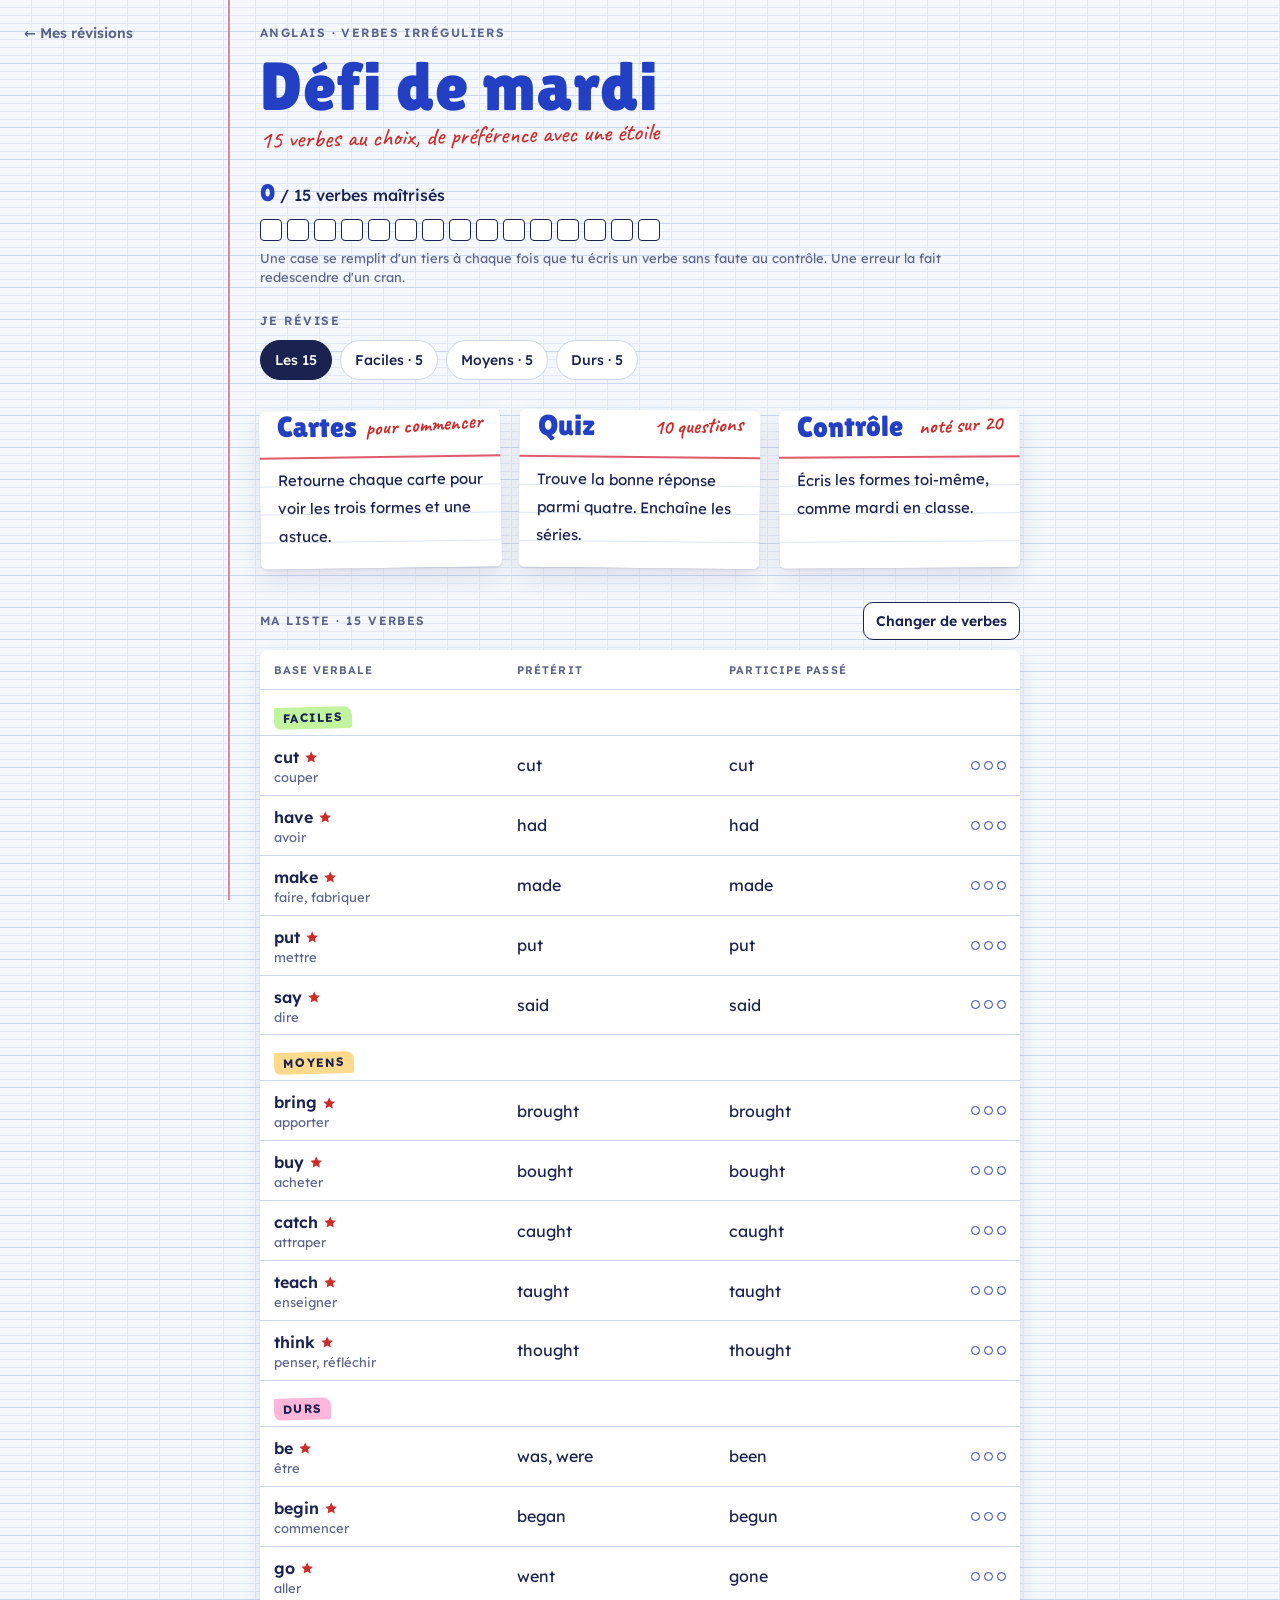
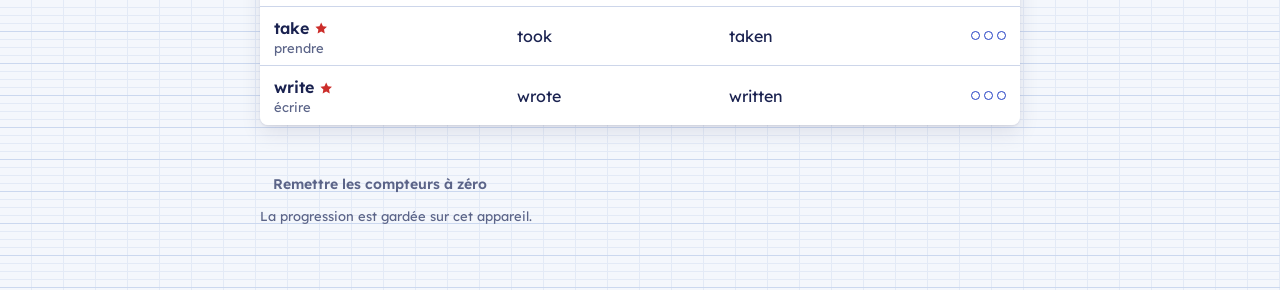
==== anglais/index.html @ 69c28938 "Révisions de Léandre : accueil, anglais, maths Co-Authored-By: Claude Opus 5.5 <noreply@anthropic.co" ====
<!doctype html><html lang="fr"><head><meta charset=utf8><meta name=viewport content="width=device-width,initial-scale=1,viewport-fit=cover"><style>:root{color-scheme:light;box-sizing:border-box;padding-top:env(safe-area-inset-top,0px);padding-bottom:env(safe-area-inset-bottom,0px)}html{scroll-padding-top:env(safe-area-inset-top,0px)}body{margin:0;padding:0;font:14px -apple-system,BlinkMacSystemFont,sans-serif;background:#fff;color:#000}img{max-width:100%}[hidden]:not([hidden=until-found i]){display:none!important}</style><link rel="manifest" href="../manifest.webmanifest"><link rel="icon" href="../icon.svg" type="image/svg+xml"><meta name="apple-mobile-web-app-capable" content="yes"><meta name="mobile-web-app-capable" content="yes"><meta name="theme-color" content="#2340C4"></head><body>
<title>Les verbes de Léandre</title>
<link rel="preconnect" href="https://fonts.googleapis.com">
<link rel="preconnect" href="https://fonts.gstatic.com" crossorigin>
<link rel="stylesheet" href="https://fonts.googleapis.com/css2?family=Caveat:wght@500;700&family=Lexend:wght@400;500;600;700&family=Lilita+One&display=swap">
<style>
/* Une colonne posée sur une page de cahier Seyès ; chaque jeu est une fiche bristol (marge rouge en haut, lignes bleues). La nuit, le cahier devient une ardoise. */
:root{
  --paper:#F4F7FC;
  --sheet:#FFFFFF;
  --rule:#E3EAF6;
  --rule-strong:#CBD8EF;
  --card-rule:#DCE5F5;
  --margin:#E05A6C;
  --ink:#1A2250;
  --muted:#5B6488;
  --line:#CDD6EA;
  --pen:#2340C4;
  --pen-soft:#E2E8FF;
  --red:#CC2D2A;
  --red-soft:#FCE6E5;
  --ok:#0F8456;
  --ok-soft:#DAF3E6;
  --hl-1:#C2F4A0;
  --hl-2:#FFD98C;
  --hl-3:#FFB6D9;
  --lv-1:#3E9B3A;
  --lv-2:#D98A00;
  --lv-3:#D23F86;
  --shadow:rgba(26,34,80,.10);
  --f-display:"Lilita One","Arial Rounded MT Bold","Trebuchet MS",system-ui,sans-serif;
  --f-body:"Lexend",system-ui,-apple-system,"Segoe UI",Roboto,sans-serif;
  --f-hand:"Caveat","Segoe Print","Bradley Hand","Comic Sans MS",cursive;
}
@media (prefers-color-scheme: dark){
  :root:not([data-theme="light"]){
    --paper:#13201E; --sheet:#1B2B29; --rule:rgba(210,235,226,.045); --rule-strong:rgba(210,235,226,.09); --card-rule:rgba(210,235,226,.08);
    --margin:#C95A69; --ink:#E9F1EE; --muted:#9CB1AA; --line:rgba(210,235,226,.16); --pen:#9DB5FF; --pen-soft:rgba(157,181,255,.16);
    --red:#FF857C; --red-soft:rgba(255,133,124,.13); --ok:#62D9A2; --ok-soft:rgba(98,217,162,.13);
    --hl-1:#2E5627; --hl-2:#674A17; --hl-3:#68294A; --lv-1:#74C96A; --lv-2:#F2B13F; --lv-3:#F27DB8; --shadow:rgba(0,0,0,.35);
    color-scheme:dark;
  }
}
:root[data-theme="dark"]{
  --paper:#13201E; --sheet:#1B2B29; --rule:rgba(210,235,226,.045); --rule-strong:rgba(210,235,226,.09); --card-rule:rgba(210,235,226,.08);
  --margin:#C95A69; --ink:#E9F1EE; --muted:#9CB1AA; --line:rgba(210,235,226,.16); --pen:#9DB5FF; --pen-soft:rgba(157,181,255,.16);
  --red:#FF857C; --red-soft:rgba(255,133,124,.13); --ok:#62D9A2; --ok-soft:rgba(98,217,162,.13);
  --hl-1:#2E5627; --hl-2:#674A17; --hl-3:#68294A; --lv-1:#74C96A; --lv-2:#F2B13F; --lv-3:#F27DB8; --shadow:rgba(0,0,0,.35);
  color-scheme:dark;
}

*,*::before,*::after{box-sizing:border-box}
body{
  margin:0;
  padding-inline:20px;
  background-color:var(--paper);
  background-image:
    repeating-linear-gradient(180deg, transparent 0 31px, var(--rule-strong) 31px 32px),
    repeating-linear-gradient(180deg, transparent 0 7px, var(--rule) 7px 8px),
    repeating-linear-gradient(90deg, transparent 0 31px, var(--rule) 31px 32px);
  color:var(--ink);
  font-family:var(--f-body);
  font-size:16px;
  line-height:1.5;
}
body::before{
  content:""; position:fixed; top:0; bottom:0; z-index:-1;
  left:max(8px, calc(50% - 412px)); width:2px; background:var(--margin); opacity:.7; pointer-events:none;
}
.app{max-width:760px; margin:0 auto; padding-block:24px 64px}
button{font:inherit}
:focus-visible{outline:3px solid var(--pen); outline-offset:2px}

/* En-tête */
.hd{display:grid; gap:2px; margin-bottom:8px}
.eyebrow{font-size:12px; font-weight:600; letter-spacing:.12em; text-transform:uppercase; color:var(--muted)}
h1{font-family:var(--f-display); font-weight:400; font-size:clamp(44px,11vw,68px); line-height:1; margin:8px 0 0; color:var(--pen); text-wrap:balance; letter-spacing:.01em}
.hand-note{font-family:var(--f-hand); font-size:25px; font-weight:500; color:var(--red); line-height:1.15; margin:4px 0 0; transform:rotate(-1.2deg); transform-origin:left center}
.jx{justify-self:start; margin-top:10px; font-size:13px; font-weight:600; padding:4px 10px; border-radius:999px; background:var(--sheet); border:1.5px solid var(--line); color:var(--ink); font-variant-numeric:tabular-nums}

/* Progression */
.prog{display:grid; gap:8px; margin:20px 0 26px}
.prog-n{font-weight:500}
.prog-n b{font-family:var(--f-display); font-weight:400; font-size:24px; color:var(--pen)}
.cells{display:flex; flex-wrap:wrap; gap:5px}
.cell{width:22px; height:22px; border:1.5px solid var(--ink); border-radius:4px; background:linear-gradient(to top, var(--pen) var(--p,0%), var(--sheet) var(--p,0%))}
.fine{font-size:13px; color:var(--muted); margin:0; line-height:1.45}

/* Commun */
.label{font-size:12px; letter-spacing:.12em; text-transform:uppercase; font-weight:600; color:var(--muted); margin:0}
.sec{display:grid; gap:10px; margin:0 0 30px}
.sec-h{display:flex; align-items:center; justify-content:space-between; gap:12px; flex-wrap:wrap}
.chips{display:flex; flex-wrap:wrap; gap:8px}
.chip{font-size:14px; font-weight:500; padding:8px 14px; min-height:40px; border-radius:999px; border:1.5px solid var(--line); background:var(--sheet); color:var(--ink); cursor:pointer}
.chip:hover{border-color:var(--ink)}
.chip[aria-pressed="true"]{background:var(--ink); color:var(--sheet); border-color:var(--ink)}
.btn{font-weight:600; font-size:15px; min-height:46px; padding:10px 18px; border-radius:10px; border:1.5px solid var(--ink); background:var(--sheet); color:var(--ink); cursor:pointer; display:inline-flex; align-items:center; justify-content:center; gap:8px; text-decoration:none}
.btn:hover{background:var(--pen-soft)}
.btn.primary{background:var(--pen); border-color:var(--pen); color:var(--sheet)}
.btn.primary:hover{filter:brightness(1.08); background:var(--pen)}
.btn.ghost{border-color:transparent; background:transparent; color:var(--muted)}
.btn.ghost:hover{color:var(--ink); background:transparent; text-decoration:underline}
.btn.small{min-height:38px; padding:6px 12px; font-size:14px}
.btn:disabled{opacity:.4; cursor:default}
.btn svg{flex:none}
.tag{display:inline-block; font-size:12px; font-weight:700; letter-spacing:.1em; text-transform:uppercase; padding:2px 9px; background:var(--hl); color:var(--ink); border-radius:2px 8px 3px 7px; transform:rotate(-1.5deg)}
.l1{--hl:var(--hl-1); --lv:var(--lv-1)} .l2{--hl:var(--hl-2); --lv:var(--lv-2)} .l3{--hl:var(--hl-3); --lv:var(--lv-3)}
.w{font-family:var(--f-display); font-weight:400; color:var(--pen); font-size:1.3em; letter-spacing:.01em; white-space:nowrap}
.muted{color:var(--muted)}

/* Fiche bristol : marge rouge à 46px, lignes bleues tous les 28px */
.bristol{
  background:
    linear-gradient(var(--margin),var(--margin)) 0 46px / 100% 2px no-repeat,
    linear-gradient(var(--sheet),var(--sheet)) 0 0 / 100% 46px no-repeat,
    repeating-linear-gradient(180deg, transparent 0 27px, var(--card-rule) 27px 28px) 0 20px,
    var(--sheet);
  border-radius:6px;
  box-shadow:0 1px 2px var(--shadow), 0 10px 24px var(--shadow);
}
.fhead{height:46px; display:flex; align-items:center; gap:12px}
.fhead .push{margin-left:auto}

/* Choix des jeux */
.modes{display:grid; gap:18px; grid-template-columns:repeat(auto-fit,minmax(200px,1fr)); margin:14px 0 34px}
.mode{text-align:left; color:var(--ink); border:0; cursor:pointer; padding:0 18px 18px; display:grid; grid-template-rows:46px auto; row-gap:10px; transform:rotate(var(--r,0deg)); transition:transform .2s ease, box-shadow .2s ease}
.mode:hover{transform:rotate(0deg) translateY(-3px); box-shadow:0 2px 4px var(--shadow), 0 16px 30px var(--shadow)}
.mode-top{display:flex; align-items:center; justify-content:space-between; gap:8px}
.mode-k{font-family:var(--f-display); font-size:29px; line-height:1; color:var(--pen)}
.mode-x{font-family:var(--f-hand); font-size:21px; font-weight:700; color:var(--red); transform:rotate(-3deg); white-space:nowrap}
.mode-d{line-height:28px; font-size:15px}

/* Tableau de la liste */
.vt-wrap{overflow-x:auto; border-radius:8px; box-shadow:0 1px 2px var(--shadow), 0 8px 20px var(--shadow)}
.vt{background:var(--sheet); min-width:300px}
.vt-row{display:grid; grid-template-columns:minmax(0,1.15fr) minmax(0,1fr) minmax(0,1.1fr) 44px; gap:8px; align-items:center; padding:9px 14px; border-top:1px solid var(--line)}
.vt-head{font-size:11px; letter-spacing:.1em; text-transform:uppercase; font-weight:600; color:var(--muted); border-top:0; padding-block:12px 10px}
.vt-grp{padding:14px 14px 6px; border-top:1px solid var(--line)}
.vt-row .b{font-weight:600; overflow-wrap:anywhere}
.vt-row .fr{display:block; font-size:13px; color:var(--muted); font-weight:400; line-height:1.3}
.vt-row .f{overflow-wrap:anywhere}
.dots{display:flex; gap:4px; justify-content:flex-end}
.dots i{width:9px; height:9px; border-radius:50%; border:1.5px solid var(--pen)}
.dots i.on{background:var(--pen)}

/* Barre des jeux */
.bar{display:flex; align-items:center; gap:14px; margin:0 0 20px; flex-wrap:wrap}
.bar h2{font-family:var(--f-display); font-weight:400; font-size:34px; margin:0; color:var(--pen); line-height:1}
.bar .meta{margin-left:auto; color:var(--muted); font-weight:500; font-variant-numeric:tabular-nums}
.ctrls{display:flex; gap:10px; justify-content:space-between; align-items:center; flex-wrap:wrap; margin-top:18px}
.ctrls.center{justify-content:center}

/* Cartes */
.flash{perspective:1400px}
.flip{display:grid; cursor:pointer; transform-style:preserve-3d; -webkit-transform-style:preserve-3d; transition:transform .55s cubic-bezier(.3,.7,.25,1); border-radius:6px}
.flip.on{transform:rotateY(180deg)}
.face{grid-area:1 / 1; backface-visibility:hidden; -webkit-backface-visibility:hidden; display:flex; flex-direction:column; padding:0 22px 22px; min-height:320px}
.back{transform:rotateY(180deg)}
.fbody{flex:1; display:grid; place-items:center; align-content:center; gap:6px; text-align:center; padding-block:20px 6px}
.big{font-family:var(--f-display); font-size:clamp(52px,15vw,84px); line-height:1; color:var(--ink); overflow-wrap:anywhere}
.frl{font-size:19px; color:var(--muted)}
.hint{font-size:13px; color:var(--muted); margin-top:18px}
.forms{display:grid; grid-template-columns:repeat(3,minmax(0,1fr)); gap:12px; margin-top:26px}
.form{display:grid; gap:2px}
.flab{font-size:11px; letter-spacing:.1em; text-transform:uppercase; font-weight:600; color:var(--muted)}
.fw{font-family:var(--f-display); font-size:clamp(28px,6vw,36px); line-height:1.1; color:var(--pen); overflow-wrap:anywhere}
.back .frl{margin-top:14px}
.tip{font-family:var(--f-hand); font-size:24px; font-weight:500; color:var(--red); line-height:1.15; margin-top:12px}
@media (max-width:520px){
  .forms{grid-template-columns:1fr; gap:8px}
  .form{display:flex; justify-content:space-between; align-items:baseline; gap:12px; border-bottom:1px dashed var(--line); padding-bottom:6px}
  .form .fw{text-align:right}
}

/* Quiz */
.qcard,.copy,.result,.intro{padding:0 20px 22px}
.prompt{font-size:21px; line-height:30px; margin:22px 0 18px; text-wrap:balance}
.opts{display:grid; grid-template-columns:repeat(2,minmax(0,1fr)); gap:10px}
.opts.wide{grid-template-columns:1fr}
@media (max-width:480px){ .opts{grid-template-columns:1fr} }
.opt{font-size:18px; font-weight:500; text-align:left; padding:10px 14px; min-height:56px; border-radius:10px; border:1.5px solid var(--line); background:var(--sheet); color:var(--ink); cursor:pointer; display:flex; align-items:center; gap:12px}
.opt:hover:not(:disabled){border-color:var(--pen)}
.opt:disabled{cursor:default}
.opt .k{font-size:12px; font-weight:600; width:26px; height:26px; border-radius:50%; border:1.5px solid var(--line); display:grid; place-items:center; flex:none; color:var(--muted)}
.opt .t{min-width:0; overflow-wrap:anywhere}
.opt.good{border-color:var(--ok); background:var(--ok-soft)}
.opt.good .k{border-color:var(--ok); color:var(--ok)}
.opt.bad{border-color:var(--red); background:var(--red-soft)}
.opt.bad .t{text-decoration:line-through; text-decoration-color:var(--red)}
.fb{margin-top:16px; display:grid; gap:6px; justify-items:start}
.fb:empty{display:none}
.remark{font-family:var(--f-hand); font-size:32px; font-weight:700; line-height:1}
.remark.ok{color:var(--ok)} .remark.ko{color:var(--red)}
.fullline{font-size:16px}
.fullline b{font-weight:600}
.streak{font-family:var(--f-hand); font-size:22px; font-weight:700; color:var(--ok); transform:rotate(-2deg)}
.score{font-variant-numeric:tabular-nums; font-size:14px; font-weight:600; color:var(--muted)}

/* Contrôle */
.lead{font-size:16px; line-height:28px; margin:20px 0 16px; max-width:60ch}
.intro .label{margin:6px 0 10px}
.intro .fine{margin:14px 0 4px}
.given{margin:20px 0 4px; display:grid; gap:0}
.gval{font-family:var(--f-display); font-size:clamp(36px,10vw,52px); line-height:1.1; color:var(--ink); overflow-wrap:anywhere}
.fields{display:grid; gap:14px; margin-top:16px}
.field{display:grid; gap:4px}
.field label{font-size:12px; font-weight:600; letter-spacing:.1em; text-transform:uppercase; color:var(--muted)}
.inp{font-family:var(--f-body); font-size:20px; font-weight:500; padding:10px 14px; min-height:52px; border-radius:10px; border:1.5px solid var(--line); background:var(--paper); color:var(--pen); width:100%}
.inp:focus{outline:none; border-color:var(--pen); box-shadow:0 0 0 3px var(--pen-soft)}
.field.good .inp{border-color:var(--ok); background:var(--ok-soft); color:var(--ink)}
.field.bad .inp{border-color:var(--red); background:var(--red-soft); color:var(--ink); text-decoration:line-through; text-decoration-color:var(--red)}
.fix{font-family:var(--f-hand); font-size:27px; font-weight:700; color:var(--red); line-height:1.1}
.field.good .fix{color:var(--ok)}
.cfb{display:grid; gap:6px; margin-top:16px; justify-items:start}
.cfb:empty{display:none}

/* Résultats */
.result{text-align:center}
.grade{position:relative; display:grid; place-items:center; width:240px; max-width:100%; height:140px; margin:18px auto 4px}
.grade svg{position:absolute; inset:0; width:100%; height:100%; overflow:visible}
.grade path{fill:none; stroke:var(--red); stroke-width:3.5; stroke-linecap:round; stroke-dasharray:700; stroke-dashoffset:0; animation:draw 1s ease-out .15s both}
@keyframes draw{from{stroke-dashoffset:700} to{stroke-dashoffset:0}}
.grade span{font-family:var(--f-hand); font-weight:700; font-size:62px; color:var(--red); line-height:1; font-variant-numeric:tabular-nums}
.verdict{font-family:var(--f-hand); font-size:28px; font-weight:700; color:var(--red); margin:0 0 6px}
.result .sum{margin:0 0 6px}
.misses{text-align:left; margin-top:18px; display:grid; gap:0; border-top:1px solid var(--line)}
.miss{display:flex; flex-wrap:wrap; gap:4px 12px; align-items:baseline; padding:10px 2px; border-bottom:1px solid var(--line)}
.miss b{font-weight:600}
.miss .muted{font-size:14px}

/* Ma liste */
.lvl-sec{margin:24px 0}
.lvl-h{display:flex; align-items:center; justify-content:space-between; gap:10px; margin-bottom:12px}
.vchips{display:grid; grid-template-columns:repeat(auto-fill,minmax(150px,1fr)); gap:8px}
.star{display:inline-block; width:.9em; height:.9em; fill:var(--red); vertical-align:-.1em; margin-left:.3em; flex:none}
.sr{position:absolute; width:1px; height:1px; overflow:hidden; clip:rect(0 0 0 0); white-space:nowrap}
.sub{font-size:12px; letter-spacing:.1em; text-transform:uppercase; font-weight:600; color:var(--muted); margin:16px 0 8px}
.legend{display:flex; align-items:center; gap:4px; flex-wrap:wrap}
.legend .star{margin-left:0}
.vchip{position:relative; text-align:left; padding:8px 12px; border-radius:10px; border:1.5px solid var(--line); background:var(--sheet); color:var(--ink); cursor:pointer; display:grid; min-height:54px; align-content:center}
.vchip b{font-weight:600; font-size:16px}
.vchip small{color:var(--muted); font-size:12.5px; overflow-wrap:anywhere}
.vchip{border:2px solid var(--lv); padding-right:36px}
.vchip:hover{box-shadow:0 0 0 1px var(--lv)}
.vchip[aria-pressed="true"]{background:var(--hl); box-shadow:inset 0 0 0 1px var(--lv)}
.vchip .ck{position:absolute; top:8px; right:8px; width:20px; height:20px; border-radius:50%; border:2px solid var(--lv); display:grid; place-items:center; background:var(--sheet)}
.vchip .ck svg{width:12px; height:12px; fill:none; stroke:var(--sheet); stroke-width:3.2; stroke-linecap:round; stroke-linejoin:round; opacity:0}
.vchip[aria-pressed="true"] .ck{background:var(--ink); border-color:var(--ink)}
.vchip[aria-pressed="true"] .ck svg{opacity:1}
.legend-row{display:flex; flex-wrap:wrap; align-items:center; gap:6px 16px; font-size:13px; color:var(--muted); margin-top:4px}
.lg{display:inline-flex; align-items:center; gap:6px}
.lg i{width:18px; height:14px; border-radius:4px; border:2px solid var(--lv); background:var(--sheet)}
.lg .star{margin-left:0}
.vchip[aria-pressed="true"] small{color:var(--ink)}
.counter{background:var(--sheet); border-radius:8px; padding:14px 16px; box-shadow:0 1px 2px var(--shadow); display:grid; gap:4px}
.counter strong{font-family:var(--f-display); font-weight:400; font-size:26px; color:var(--pen); line-height:1.1}

.foot{margin-top:40px; display:grid; gap:4px; justify-items:start}

@media (prefers-reduced-motion: reduce){
  *,*::before,*::after{animation:none !important; transition:none !important}
}
</style>

<div style="max-width:760px;margin:0 auto"><a class="site-back" href="../">← Mes révisions</a><style>.site-back{display:inline-block;margin:16px 0 0;font:600 14px var(--f-body);color:var(--muted);text-decoration:none}.site-back:hover{color:var(--ink);text-decoration:underline}@media (min-width:800px){.site-back{position:absolute;left:24px;top:8px}}</style></div><div class="app" id="screen"></div>

<script>
(() => {
"use strict";

/* Les 105 verbes de la fiche : 65 avec étoile (RAW), 40 sans (NOSTAR). [base, prétérit, participe, traduction, niveau, astuce, options]
   "a|b" = deux réponses acceptées ; "a, b" = deux formes à écrire (was, were). */
const RAW = [
  ["cut","cut","cut","couper",1,"Les trois formes sont identiques : cut, cut, cut."],
  ["put","put","put","mettre",1,"Les trois formes sont identiques : put, put, put."],
  ["let","let","let","laisser, permettre",1,"Les trois formes sont identiques : let, let, let."],
  ["shut","shut","shut","fermer",1,"Les trois formes sont identiques : shut, shut, shut."],
  ["cost","cost","cost","coûter",1,"Les trois formes sont identiques : cost, cost, cost."],
  ["read","read","read","lire",1,"Ça s'écrit pareil, mais au prétérit et au participe on prononce « red »."],
  ["have","had","had","avoir",1,"had dans les deux colonnes."],
  ["make","made","made","faire, fabriquer",1,"On remplace le k par un d : made, made."],
  ["say","said","said","dire",1,"said se prononce « sed ». On dit say something, et tell someone.",{q:"dire (quelque chose)"}],
  ["pay","paid","paid","payer",1,"paid, et surtout pas payed !"],
  ["meet","met","met","rencontrer",1,"Le ee devient un seul e : met, met."],
  ["sit","sat","sat","être assis",1,"Le i devient a : sat, sat.",{ok:["s'asseoir"]}],
  ["sleep","slept","slept","dormir",1,"Le ee devient e et on ajoute un t : slept."],
  ["keep","kept","kept","garder",1,"Comme sleep : le ee devient e et on ajoute un t."],
  ["feel","felt","felt","(se) sentir, éprouver",1,"Le ee devient e et on ajoute un t : felt."],
  ["mean","meant","meant","signifier",1,"On ajoute juste un t : meant (ça se prononce « ment »).",{ok:["vouloir dire"]}],
  ["learn","learnt|learned","learnt|learned","apprendre",1,"learnt ou learned : les deux sont justes."],
  ["smell","smelt|smelled","smelt|smelled","sentir (odeur)",1,"smelt ou smelled : les deux sont justes."],
  ["spell","spelt|spelled","spelt|spelled","épeler",1,"spelt ou spelled : les deux sont justes."],
  ["send","sent","sent","envoyer",1,"Le d devient t : sent, comme spend, spent."],
  ["spend","spent","spent","passer, dépenser",1,"Le d devient t : spent, comme send, sent."],
  ["sell","sold","sold","vendre",1,"Le e devient o : sold, comme tell, told."],
  ["tell","told","told","dire",1,"Le e devient o : told, comme sell, sold. On dit tell someone.",{q:"dire (à quelqu'un)"}],
  ["win","won","won","gagner",1,"won se prononce comme one."],
  ["get","got","got|gotten","obtenir, se rendre",1,"got, got (les Américains disent aussi gotten).",{ok:["recevoir","devenir"]}],

  ["buy","bought","bought","acheter",2,"Famille -ought, comme bring, think, fight. Pas de a dans buy, donc -ought."],
  ["bring","brought","brought","apporter",2,"Famille -ought, comme buy, think, fight."],
  ["think","thought","thought","penser, réfléchir",2,"Famille -ought, comme buy, bring, fight."],
  ["fight","fought","fought","se battre",2,"Famille -ought, comme buy, bring, think.",{ok:["combattre"]}],
  ["catch","caught","caught","attraper",2,"Il y a un a dans catch, donc -aught. Pareil pour teach."],
  ["teach","taught","taught","enseigner",2,"Il y a un a dans teach, donc -aught, comme catch."],
  ["build","built","built","construire",2,"Le d devient t : built, built."],
  ["find","found","found","trouver",2,"found, found."],
  ["hold","held","held","tenir",2,"Le o devient e : held, held."],
  ["lose","lost","lost","perdre",2,"lost, lost. Un seul o dans lose."],
  ["leave","left","left","quitter, laisser",2,"left, left : le même mot que « gauche »."],
  ["stand","stood","stood","se tenir debout",2,"stood, stood, comme understand.",{ok:["être debout"]}],
  ["understand","understood","understood","comprendre",2,"C'est under + stand : understood, comme stood."],
  ["come","came","come","venir",2,"La base et le participe sont pareils : come, came, come."],
  ["become","became","become","devenir",2,"Comme come : become, became, become."],
  ["run","ran","run","courir",2,"Comme come : run, ran, run."],

  ["be","was, were","been","être",3,"Deux formes au prétérit : was (I, he, she, it) et were (you, we, they).",{reg:"beed",x:{pret:["is, are","was, been"],pp:["being","be"]}}],
  ["go","went","gone","aller",3,"went ne ressemble pas du tout à go : à apprendre par cœur."],
  ["do","did","done","faire",3,"did, done. On dit do your homework, mais make a cake.",{q:"faire (une action)"}],
  ["begin","began","begun","commencer",3,"i, a, u : begin, began, begun. Même musique que drink, sing, swim, ring."],
  ["drink","drank","drunk","boire",3,"i, a, u, comme begin : drink, drank, drunk."],
  ["sing","sang","sung","chanter",3,"i, a, u, comme begin : sing, sang, sung."],
  ["swim","swam","swum","nager",3,"i, a, u, comme begin : swim, swam, swum."],
  ["ring","rang","rung","sonner",3,"i, a, u, comme begin : ring, rang, rung."],
  ["write","wrote","written","écrire",3,"written prend deux t."],
  ["ride","rode","ridden","faire du vélo, du cheval",3,"Comme write : ride, rode, ridden (deux d).",{ok:["faire du cheval","monter","rouler","monter à cheval","aller à vélo"]}],
  ["drive","drove","driven","conduire",3,"Comme ride : drive, drove, driven."],
  ["take","took","taken","prendre",3,"took, taken."],
  ["break","broke","broken","casser",3,"Comme speak : break, broke, broken."],
  ["speak","spoke","spoken","parler",3,"Comme break : speak, spoke, spoken."],
  ["wake","woke","woken","(se) réveiller",3,"woke, woken. Le up est facultatif.",{up:1}],
  ["wear","wore","worn","porter (un vêtement)",3,"wore, worn, comme tear, tore, torn."],
  ["eat","ate","eaten","manger",3,"ate, eaten."],
  ["fall","fell","fallen","tomber",3,"fallen prend deux l."],
  ["forget","forgot","forgotten","oublier",3,"forgotten prend deux t."],
  ["forbid","forbade","forbidden","interdire",3,"forbidden prend deux d."],
  ["give","gave","given","donner",3,"gave, given."],
  ["know","knew","known","savoir, connaître",3,"Le k ne se prononce pas : know, knew, known."],
  ["see","saw","seen","voir",3,"saw, seen."],
  ["show","showed","shown","montrer",3,"showed est régulier, seul shown est irrégulier."]
];

const NOSTAR = [
  ["bet","bet","bet","parier",1,"Les trois formes sont identiques : bet, bet, bet."],
  ["burst","burst","burst","éclater",1,"Les trois formes sont identiques : burst, burst, burst."],
  ["hit","hit","hit","frapper",1,"Les trois formes sont identiques : hit, hit, hit."],
  ["hurt","hurt","hurt","blesser",1,"Les trois formes sont identiques : hurt, hurt, hurt.",{ok:["faire mal"]}],
  ["spread","spread","spread","répandre",1,"Les trois formes sont identiques. Attention, la fiche a une faute de frappe : c'est spread, pas « sread ».",{ok:["étaler","répendre"]}],
  ["bend","bent","bent","plier",1,"Le d devient t : bent, comme send, sent."],
  ["lend","lent","lent","prêter",1,"Le d devient t : lent, comme send, sent."],
  ["bleed","bled","bled","saigner",1,"Le ee devient un seul e : bled, comme feed, fed."],
  ["feed","fed","fed","nourrir",1,"Le ee devient un seul e : fed, comme bleed, bled."],
  ["lead","led","led","mener",1,"On enlève le a : led, led.",{ok:["diriger"]}],
  ["burn","burnt|burned","burnt|burned","brûler",1,"burnt ou burned : les deux sont justes."],
  ["dream","dreamt|dreamed","dreamt|dreamed","rêver",1,"dreamt ou dreamed : les deux sont justes. dreamt se prononce « dremt »."],
  ["spoil","spoilt|spoiled","spoilt|spoiled","gâcher",1,"spoilt ou spoiled : les deux sont justes.",{ok:["abîmer","gâter"]}],

  ["hear","heard","heard","entendre",2,"On ajoute juste un d : heard, mais ça se prononce « heurd »."],
  ["light","lit|lighted","lit|lighted","allumer",2,"lit, lit. On entend aussi lighted."],
  ["slide","slid","slid","glisser",2,"On enlève le e : slid, slid."],
  ["shoot","shot","shot","tirer (au fusil, etc.)",2,"Le oo devient un seul o : shot, shot.",{q:"tirer (au fusil)"}],
  ["shine","shone","shone","briller",2,"shone, shone."],
  ["seek","sought","sought","chercher",2,"Famille -ought, comme buy, bring, think."],
  ["bind","bound","bound","lier",2,"Comme find, found : bind, bound."],
  ["hang","hung","hung","accrocher",2,"hung, hung.",{reg:"hunged",ok:["suspendre"]}],
  ["beat","beat","beaten","battre",2,"beat, beat, beaten : seul le participe passé change.",{ok:["vaincre"]}],

  ["awake","awoke","awoken|awaken","se réveiller",3,"awake, awoke, awoken. La fiche écrit awaken : les deux sont acceptés ici.",{q:"s'éveiller"}],
  ["bear","bore","born|borne","porter, supporter",3,"Comme wear : bear, bore, born. On dit I was born in Paris : je suis né à Paris."],
  ["bite","bit","bitten","mordre",3,"bitten prend deux t, comme hide, hid, hidden."],
  ["blow","blew","blown","souffler",3,"Comme grow ou know : blow, blew, blown."],
  ["choose","chose","chosen","choisir",3,"choose a deux o, chose et chosen n'en ont qu'un."],
  ["draw","drew","drawn","dessiner",3,"drew, drawn, comme blow, blew, blown."],
  ["fly","flew","flown","voler (dans les airs)",3,"Comme blow : fly, flew, flown."],
  ["forgive","forgave","forgiven","pardonner",3,"C'est for + give : forgive, forgave, forgiven."],
  ["freeze","froze","frozen","geler",3,"Comme speak : freeze, froze, frozen.",{ok:["congeler"]}],
  ["grow","grew","grown","grandir, faire pousser",3,"Comme know : grow, grew, grown.",{ok:["pousser"]}],
  ["hide","hid","hidden","cacher",3,"hidden prend deux d."],
  ["rise","rose","risen","se lever",3,"Comme drive : rise, rose, risen. Un seul s.",{ok:["s'élever"]}],
  ["shake","shook","shaken","agiter, trembler",3,"Comme take : shake, shook, shaken.",{ok:["secouer"]}],
  ["sink","sank","sunk","couler",3,"i, a, u, comme drink : sink, sank, sunk."],
  ["steal","stole","stolen","voler (dérober)",3,"Comme speak : steal, stole, stolen."],
  ["swear","swore","sworn","jurer",3,"Comme wear : swear, swore, sworn."],
  ["tear","tore","torn","déchirer",3,"Comme wear : tear, tore, torn. Ici tear se prononce comme « air »."],
  ["throw","threw","thrown","lancer, jeter",3,"Comme grow : throw, threw, thrown."]
];

const VERBS = [...RAW.map(r => [r, true]), ...NOSTAR.map(r => [r, false])]
  .map(([[base,pret,pp,fr,lvl,tip,o], star]) => Object.assign({id:base,base,pret,pp,fr,lvl,tip,star}, o || {}))
  .sort((a,b) => a.lvl - b.lvl || a.base.localeCompare(b.base));
const BY = Object.fromEntries(VERBS.map(v => [v.id, v]));
const DEFAULT = ["cut","put","have","make","say","buy","bring","think","catch","teach","be","go","begin","write","take"];
const LVL = {1:{name:"Facile",plural:"Faciles",cls:"l1"},2:{name:"Moyen",plural:"Moyens",cls:"l2"},3:{name:"Dur",plural:"Durs",cls:"l3"}};
const COLS = {base:"Base verbale",pret:"Prétérit",pp:"Participe passé",fr:"Traduction"};
const GOOD = ["Bien !","Très bien !","Bravo !","Parfait !","Oui !","Excellent !"];
const BAD = ["Presque…","Pas tout à fait","Attention !","À revoir"];
const STAR = '<svg class="star" viewBox="0 0 24 24" aria-hidden="true"><path d="M12 2.5l2.95 6.1 6.65.85-4.9 4.6 1.25 6.6L12 17.4l-5.95 3.25 1.25-6.6-4.9-4.6 6.65-.85z"/></svg><span class="sr"> (avec étoile)</span>';
const SPK = '<svg width="18" height="18" viewBox="0 0 24 24" aria-hidden="true"><path d="M4 9v6h4l5 4V5L8 9H4z" fill="currentColor"/><path d="M16 8.5a5 5 0 0 1 0 7M18.5 6a8.5 8.5 0 0 1 0 12" fill="none" stroke="currentColor" stroke-width="2" stroke-linecap="round"/></svg>';

/* ---------- état (sur cet appareil) ---------- */
const KEY = "verbes-leandre-v1";
let S = load();
function load(){
  let s = null;
  try { s = JSON.parse(localStorage.getItem(KEY) || "null"); } catch(e) {}
  if (!s || typeof s !== "object") s = {};
  if (!Array.isArray(s.sel)) s.sel = [...DEFAULT];
  s.sel = s.sel.filter(id => BY[id]);
  if (!s.sel.length) s.sel = [...DEFAULT];
  if (!s.m || typeof s.m !== "object") s.m = {};
  if (!["all","1","2","3"].includes(s.f)) s.f = "all";
  if (!["mix","base","fr"].includes(s.cm)) s.cm = "mix";
  if (!["all","star","nostar"].includes(s.lf)) s.lf = "all";
  return s;
}
function save(){ try { localStorage.setItem(KEY, JSON.stringify(S)); } catch(e) {} }

const selected = () => VERBS.filter(v => S.sel.includes(v.id));
function filtered(){
  const sel = selected();
  const f = S.f === "all" ? sel : sel.filter(v => String(v.lvl) === S.f);
  return f.length ? f : sel;
}

/* ---------- outils ---------- */
const screen = document.getElementById("screen");
const esc = s => String(s).replace(/[&<>"']/g, c => ({"&":"&amp;","<":"&lt;",">":"&gt;",'"':"&quot;","'":"&#39;"}[c]));
const shuffle = a => { a = [...a]; for (let i = a.length - 1; i > 0; i--) { const j = Math.random() * (i + 1) | 0; [a[i], a[j]] = [a[j], a[i]]; } return a; };
const pick = a => a[Math.random() * a.length | 0];
const first = f => f.split(",").map(g => g.split("|")[0].trim()).join(", ");
const D = (v, col) => col === "fr" ? v.fr : first(v[col]) + (v.up ? " (up)" : "");
const frQ = v => v.q || v.fr;
const mOf = v => S.m[v.id] || 0;
function corr(v, col){
  if (col === "fr") return v.fr;
  return v[col].split(",").map(g => { const a = g.split("|").map(s => s.trim()); return a.length > 1 ? `${a[0]} (ou ${a.slice(1).join(", ")})` : a[0]; }).join(", ") + (v.up ? " (up)" : "");
}

/* Correction en anglais : majuscules, « to » et « up » ignorés ; was/were demande les deux. */
function tokensEN(s){
  return s.toLowerCase().replace(/[’']/g, "").replace(/[()]/g, " ").split(/[\s,\/;+&.]+/)
    .filter(t => t && !["up","to","and","et","ou","or"].includes(t));
}
function checkEN(ans, field){
  const groups = field.split(",").map(g => g.split("|").map(s => s.trim().toLowerCase()));
  const toks = tokensEN(ans);
  if (!toks.length) return {ok:false, empty:true};
  const all = groups.flat();
  const clean = toks.every(t => all.includes(t));
  const ok = clean && groups.every(g => g.some(a => toks.includes(a)));
  const partial = !ok && clean && groups.length > 1;
  return {ok, partial};
}
/* Correction en français : accents, « se » et parenthèses ignorés. */
const fold = s => s.toLowerCase().normalize("NFD").replace(/[̀-ͯ]/g, "").replace(/[’`´]/g, "'").replace(/[^a-z' ]+/g, " ").replace(/\s+/g, " ").trim();
const frKey = s => fold(s).replace(/^(se |s')/, "").replace(/^to /, "").trim();
function frAccepted(v){
  const out = new Set();
  const add = s => { const k = frKey(s); if (k) out.add(k); };
  (v.ok || []).forEach(add);
  v.fr.split(/,(?![^(]*\))/).forEach(p => { add(p.replace(/\([^)]*\)/g, " ")); add(p.replace(/[()]/g, " ")); });
  if (v.q) add(v.q.replace(/\([^)]*\)/g, " "));
  return out;
}
function checkFR(ans, v){
  const acc = frAccepted(v);
  const parts = ans.split(/[,;\/]| ou /i).map(frKey).filter(Boolean);
  if (!parts.length) return {ok:false, empty:true};
  return {ok: parts.some(p => acc.has(p))};
}

/* Mauvaises réponses plausibles : les erreurs que font vraiment les élèves. */
function regular(v){
  if (v.reg) return v.reg;
  const b = v.base;
  if (/e$/.test(b)) return b + "d";
  if (/[^aeiou]y$/.test(b)) return b.slice(0, -1) + "ied";
  if (/^[^aeiou]*[aeiou][^aeiouwxy]$/.test(b)) return b + b.slice(-1) + "ed";
  return b + "ed";
}
function mutate(f){
  const o = [];
  if (f.includes("ought")) o.push(f.replace("ought", "aught"));
  if (f.includes("aught")) o.push(f.replace("aught", "ought"));
  const m = f.match(/([a-z])\1/);
  if (m) o.push(f.replace(m[0], m[1]));
  return o;
}
function formDistractors(v, col){
  const right = first(v[col]);
  const other = first(v[col === "pret" ? "pp" : "pret"]);
  const pri = [regular(v), ...mutate(right)];
  if (other !== right) pri.push(other);
  if (col === "pp" && v.lvl > 1 && !right.endsWith("en")) { const p = first(v.pret); if (!p.includes(",")) pri.push(/e$/.test(p) ? p + "n" : p + "en"); }
  ((v.x && v.x[col]) || []).forEach(x => pri.push(x));
  const tail = [];
  if (v.base !== right) tail.push(v.base);
  const same = shuffle(VERBS.filter(x => x !== v && x.lvl === v.lvl)).map(x => first(x[col]));
  const out = [];
  for (const d of [...shuffle(pri), ...tail, ...same]) {
    if (!d || out.includes(d) || d === right) continue;
    const r = checkEN(d, v[col]);
    if (r.ok || r.partial) continue;
    out.push(d);
    if (out.length >= 6) break;
  }
  return out;
}

/* Prononciation, si l'appareil a une voix anglaise */
const canSpeak = typeof window !== "undefined" && "speechSynthesis" in window && typeof SpeechSynthesisUtterance !== "undefined";
function speak(v){
  if (!canSpeak || !v) return;
  try {
    const txt = [v.base, first(v.pret), first(v.pp)].map(s => v.up ? s + " up" : s).join(", ");
    speechSynthesis.cancel();
    const u = new SpeechSynthesisUtterance(txt);
    u.lang = "en-GB"; u.rate = .82;
    const vs = speechSynthesis.getVoices();
    const voice = vs.find(x => /^en[-_]GB/i.test(x.lang)) || vs.find(x => /^en/i.test(x.lang));
    if (voice) u.voice = voice;
    speechSynthesis.speak(u);
  } catch(e) {}
}
const spkBtn = (v, cls = "btn") => canSpeak ? `<button class="${cls}" type="button" data-act="speak" data-id="${v.id}">${SPK} Écouter</button>` : "";

/* ---------- morceaux communs ---------- */
let cur = "home";
function show(name, html){
  cur = name;
  screen.innerHTML = html;
  window.scrollTo(0, 0);
}
function bar(title, meta){
  return `<div class="bar"><button class="btn small" type="button" data-act="home">← Accueil</button><h2>${title}</h2><span class="meta">${meta}</span></div>`;
}
function countdown(){
  const t = new Date(2026, 9, 13), d = new Date(); d.setHours(0, 0, 0, 0);
  const n = Math.round((t - d) / 864e5);
  if (n < 0) return "";
  const txt = n === 0 ? "Contrôle aujourd'hui !" : n === 1 ? "Contrôle demain, mardi 13 octobre" : `Contrôle mardi 13 octobre · J-${n}`;
  return `<span class="jx">${txt}</span>`;
}
function progress(){
  const sel = selected();
  const done = sel.filter(v => mOf(v) >= 3).length;
  return `<div class="prog">
    <span class="prog-n"><b>${done}</b> / ${sel.length} verbes maîtrisés</span>
    <div class="cells">${sel.map(v => { const m = mOf(v); return `<span class="cell" style="--p:${Math.round(m / 3 * 100)}%" title="${esc(v.base)} : ${m}/3"></span>`; }).join("")}</div>
    <p class="fine">Une case se remplit d'un tiers à chaque fois que tu écris un verbe sans faute au contrôle. Une erreur la fait redescendre d'un cran.</p>
  </div>`;
}
function grade(note){
  const s = (Number.isInteger(note) ? String(note) : note.toFixed(1).replace(".", ",")) + "/20";
  return `<div class="grade" role="img" aria-label="Note : ${s}"><svg viewBox="0 0 240 140" aria-hidden="true"><path d="M34 80 C 22 32, 150 12, 206 42 C 240 62, 222 114, 138 124 C 68 132, 16 112, 26 74 C 32 50, 72 28, 130 24"/></svg><span>${s}</span></div>`;
}
function verdict(n){
  return n >= 18 ? "Excellent, prêt pour mardi !" : n >= 15 ? "Très bien, encore un petit effort." : n >= 12 ? "Bien, continue comme ça." : n >= 8 ? "Ça vient. Refais tes erreurs." : "On s'accroche ! Repasse par les cartes.";
}
function fullLine(v){
  return `<span class="fullline"><b>${esc(D(v, "base"))}</b> · ${esc(D(v, "pret"))} · ${esc(D(v, "pp"))} <span class="muted">· ${esc(v.fr)}</span></span>`;
}

/* ---------- accueil ---------- */
function home(keepScroll){
  const y = window.scrollY;
  const sel = selected();
  const cnt = {1:0, 2:0, 3:0}; sel.forEach(v => cnt[v.lvl]++);
  if (S.f !== "all" && !cnt[S.f]) { S.f = "all"; save(); }
  const fl = [["all", `Les ${sel.length}`]];
  [1, 2, 3].forEach(l => { if (cnt[l]) fl.push([String(l), `${LVL[l].plural} · ${cnt[l]}`]); });
  show("home", `
    <header class="hd">
      <span class="eyebrow">Anglais · Verbes irréguliers</span>
      <h1>Défi de mardi</h1>
      <p class="hand-note">15 verbes au choix, de préférence avec une étoile</p>
      ${countdown()}
    </header>
    ${progress()}
    <section class="sec">
      <p class="label" id="f-lab">Je révise</p>
      <div class="chips" role="group" aria-labelledby="f-lab">${fl.map(([k, t]) => `<button class="chip" type="button" data-act="filter" data-f="${k}" aria-pressed="${S.f === k}">${esc(t)}</button>`).join("")}</div>
    </section>
    <div class="modes">
      <button class="mode bristol" type="button" style="--r:-.8deg" data-act="cards"><span class="mode-top"><span class="mode-k">Cartes</span><span class="mode-x">pour commencer</span></span><span class="mode-d">Retourne chaque carte pour voir les trois formes et une astuce.</span></button>
      <button class="mode bristol" type="button" style="--r:.6deg" data-act="quiz"><span class="mode-top"><span class="mode-k">Quiz</span><span class="mode-x">10 questions</span></span><span class="mode-d">Trouve la bonne réponse parmi quatre. Enchaîne les séries.</span></button>
      <button class="mode bristol" type="button" style="--r:-.4deg" data-act="control"><span class="mode-top"><span class="mode-k">Contrôle</span><span class="mode-x">noté sur 20</span></span><span class="mode-d">Écris les formes toi-même, comme mardi en classe.</span></button>
    </div>
    <section class="sec">
      <div class="sec-h"><p class="label">Ma liste · ${sel.length} verbes</p><button class="btn small" type="button" data-act="list">Changer de verbes</button></div>
      ${table(sel)}
    </section>
    <footer class="foot">
      <button class="btn ghost small" type="button" data-act="reset" id="reset">Remettre les compteurs à zéro</button>
      <p class="fine">La progression est gardée sur cet appareil.</p>
    </footer>`);
  if (keepScroll) window.scrollTo(0, y);
}
function table(sel){
  let h = `<div class="vt-wrap"><div class="vt"><div class="vt-row vt-head"><span>Base verbale</span><span>Prétérit</span><span>Participe passé</span><span></span></div>`;
  [1, 2, 3].forEach(l => {
    const g = sel.filter(v => v.lvl === l);
    if (!g.length) return;
    h += `<div class="vt-grp"><span class="tag ${LVL[l].cls}">${LVL[l].plural}</span></div>`;
    g.forEach(v => {
      const m = mOf(v);
      h += `<div class="vt-row"><span class="b">${esc(D(v, "base"))}${v.star ? STAR : ""}<span class="fr">${esc(v.fr)}</span></span><span class="f">${esc(D(v, "pret"))}</span><span class="f">${esc(D(v, "pp"))}</span><span class="dots" role="img" aria-label="Maîtrise ${m} sur 3">${[0, 1, 2].map(k => `<i class="${k < m ? "on" : ""}"></i>`).join("")}</span></div>`;
    });
  });
  return h + `</div></div>`;
}

/* ---------- cartes ---------- */
let K = null;
function startCards(){ K = {deck: filtered().map(v => v.id), i: 0, on: false}; renderCards(); }
function renderCards(){
  const v = BY[K.deck[K.i]], n = K.deck.length, L = LVL[v.lvl];
  const head = `<span class="fhead"><span class="tag ${L.cls}">${L.name}</span><span class="fine push">${K.i + 1} / ${n}</span></span>`;
  show("cards", `${bar("Cartes", `${K.i + 1} / ${n}`)}
    <div class="flash">
      <div class="flip${K.on ? " on" : ""}" id="flip" role="button" tabindex="0" data-act="flip" aria-label="Retourner la carte">
        <div class="face front bristol" aria-hidden="${K.on}">
          ${head}
          <div class="fbody"><span class="big">${esc(D(v, "base"))}</span><span class="frl">${esc(v.fr)}</span><span class="hint">Touche la carte pour voir la réponse</span></div>
        </div>
        <div class="face back bristol" aria-hidden="${!K.on}">
          ${head}
          <div class="forms">${["base", "pret", "pp"].map(c => `<div class="form"><span class="flab">${COLS[c]}</span><span class="fw">${esc(D(v, c))}</span></div>`).join("")}</div>
          <span class="frl">${esc(v.fr)}</span>
          ${v.tip ? `<span class="tip">${esc(v.tip)}</span>` : ""}
        </div>
      </div>
    </div>
    <div class="ctrls">
      <button class="btn" type="button" data-act="prev" ${K.i === 0 ? "disabled" : ""}>← Précédente</button>
      ${spkBtn(v)}
      <button class="btn primary" type="button" data-act="next">${K.i < n - 1 ? "Suivante →" : "Recommencer"}</button>
    </div>
    <div class="ctrls center"><button class="btn ghost" type="button" data-act="shuffle">Mélanger les cartes</button></div>`);
}
function flip(){
  K.on = !K.on;
  const f = document.getElementById("flip");
  if (!f) return;
  f.classList.toggle("on", K.on);
  f.querySelector(".front").setAttribute("aria-hidden", K.on);
  f.querySelector(".back").setAttribute("aria-hidden", !K.on);
}

/* ---------- quiz ---------- */
let Q = null;
function weighted(pool){
  const w = pool.map(v => 4 - mOf(v));
  let r = Math.random() * w.reduce((a, b) => a + b, 0);
  for (let i = 0; i < pool.length; i++) { r -= w[i]; if (r < 0) return pool[i]; }
  return pool[pool.length - 1];
}
function makeQ(v){
  const type = pick(["pret", "pp", "triple", "fr"]);
  let prompt, opts;
  if (type === "pret" || type === "pp") {
    const right = first(v[type]);
    opts = [{t: right, ok: true}, ...formDistractors(v, type).slice(0, 3).map(t => ({t, ok: false}))];
    prompt = `Le <strong>${type === "pret" ? "prétérit" : "participe passé"}</strong> de <span class="w">${esc(D(v, "base"))}</span>&nbsp;?`;
  } else if (type === "triple") {
    const R = [v.base, first(v.pret), first(v.pp)];
    const c = [];
    formDistractors(v, "pret").forEach(d => c.push([R[0], d, R[2]]));
    formDistractors(v, "pp").forEach(d => c.push([R[0], R[1], d]));
    c.push([R[0], regular(v), regular(v)]);
    c.push([R[0], R[2], R[1]]);
    const seen = new Set([R.join(" – ")]), wrong = [];
    for (const t of shuffle(c)) {
      const k = t.join(" – ");
      if (seen.has(k)) continue;
      if (checkEN(t[1], v.pret).ok && checkEN(t[2], v.pp).ok) continue;
      seen.add(k); wrong.push(k);
      if (wrong.length === 3) break;
    }
    opts = [{t: R.join(" – "), ok: true}, ...wrong.map(t => ({t, ok: false}))];
    prompt = `Quelle ligne est juste pour <span class="w">« ${esc(frQ(v))} »</span>&nbsp;?`;
  } else {
    const acc = frAccepted(v);
    const ok = x => x !== v && ![...frAccepted(x)].some(k => acc.has(k));
    const pool = [...shuffle(selected().filter(ok)), ...shuffle(VERBS.filter(x => ok(x) && !S.sel.includes(x.id) && x.lvl === v.lvl))];
    opts = [{t: D(v, "base"), ok: true}, ...pool.slice(0, 3).map(x => ({t: D(x, "base"), ok: false}))];
    prompt = `Comment dit-on <span class="w">« ${esc(frQ(v))} »</span> en anglais&nbsp;?`;
  }
  return {v, type, prompt, opts: shuffle(opts)};
}
function startQuiz(){
  const pool = filtered(), qs = [];
  let last = null;
  for (let i = 0; i < 10; i++) {
    let v, tries = 0;
    do { v = weighted(pool); tries++; } while (pool.length > 1 && v === last && tries < 10);
    last = v; qs.push(makeQ(v));
  }
  Q = {qs, i: 0, score: 0, streak: 0, best: 0, done: false, wrong: []};
  renderQuiz();
}
function renderQuiz(){
  const q = Q.qs[Q.i], L = LVL[q.v.lvl];
  show("quiz", `${bar("Quiz", `Question ${Q.i + 1} / ${Q.qs.length}`)}
    <div class="qcard bristol">
      <div class="fhead"><span class="tag ${L.cls}">${L.name}</span><span class="streak" id="streak" ${Q.streak < 2 ? "hidden" : ""}>Série de ${Q.streak} !</span><span class="score push" id="qscore">${Q.score} / ${Q.i} juste${Q.score > 1 ? "s" : ""}</span></div>
      <p class="prompt">${q.prompt}</p>
      <div class="opts${q.type === "triple" ? " wide" : ""}">${q.opts.map((o, i) => `<button class="opt" type="button" data-act="answer" data-i="${i}"><span class="k">${"ABCD"[i]}</span><span class="t">${esc(o.t)}</span></button>`).join("")}</div>
      <div class="fb" id="fb" aria-live="polite"></div>
    </div>
    <div class="ctrls"><span></span><button class="btn primary" type="button" id="qnext" data-act="qnext" hidden>${Q.i < Q.qs.length - 1 ? "Question suivante →" : "Voir ma note"}</button></div>`);
}
function answer(i){
  if (Q.done) return;
  Q.done = true;
  const q = Q.qs[Q.i], ok = q.opts[i].ok;
  const btns = screen.querySelectorAll(".opt");
  btns.forEach((b, k) => { b.disabled = true; if (q.opts[k].ok) b.classList.add("good"); else if (k === i) b.classList.add("bad"); });
  if (ok) { Q.score++; Q.streak++; Q.best = Math.max(Q.best, Q.streak); }
  else { Q.streak = 0; if (!Q.wrong.includes(q.v)) Q.wrong.push(q.v); }
  const st = document.getElementById("streak");
  st.hidden = Q.streak < 2; st.textContent = `Série de ${Q.streak} !`;
  document.getElementById("qscore").textContent = `${Q.score} / ${Q.i + 1} juste${Q.score > 1 ? "s" : ""}`;
  document.getElementById("fb").innerHTML = `<span class="remark ${ok ? "ok" : "ko"}">${pick(ok ? GOOD : BAD)}</span>${fullLine(q.v)}${!ok && q.v.tip ? `<span class="tip">${esc(q.v.tip)}</span>` : ""}${spkBtn(q.v, "btn small")}`;
  const nx = document.getElementById("qnext");
  nx.hidden = false; nx.focus({preventScroll: true});
}
function quizEnd(){
  const note = Q.score * 2;
  show("quiz-end", `${bar("Quiz", "Terminé")}
    <div class="result bristol">
      <div class="fhead"><span class="fine">Résultat</span></div>
      ${grade(note)}
      <p class="verdict">${verdict(note)}</p>
      <p class="sum">${Q.score} bonne${Q.score > 1 ? "s" : ""} réponse${Q.score > 1 ? "s" : ""} sur 10${Q.best >= 2 ? ` · meilleure série : ${Q.best}` : ""}.</p>
      ${Q.wrong.length ? `<div class="misses"><p class="label" style="padding:12px 2px 4px">À revoir</p>${Q.wrong.map(v => `<div class="miss">${fullLine(v)}</div>`).join("")}</div>` : ""}
      <div class="ctrls center"><button class="btn" type="button" data-act="home">Accueil</button><button class="btn primary" type="button" data-act="quiz">Rejouer</button></div>
    </div>`);
}

/* ---------- contrôle ---------- */
let C = null;
function controlIntro(){
  const n = filtered().length;
  show("control-intro", `${bar("Contrôle", `${n} verbes`)}
    <div class="intro bristol">
      <div class="fhead"><span class="label">Consigne</span></div>
      <p class="lead">Pour chaque verbe, écris les formes qui manquent. À la fin, tu as ta note sur 20 et la liste de tes erreurs.</p>
      <p class="label" id="cm-lab">On te donne</p>
      <div class="chips" role="group" aria-labelledby="cm-lab">${[["mix", "Un peu des deux"], ["base", "Le verbe anglais"], ["fr", "La traduction"]].map(([k, t]) => `<button class="chip" type="button" data-act="cm" data-cm="${k}" aria-pressed="${S.cm === k}">${t}</button>`).join("")}</div>
      <p class="fine">Les accents ne comptent pas dans la traduction. Pour be, écris les deux formes du prétérit : was, were.</p>
      <div class="ctrls"><span></span><button class="btn primary" type="button" data-act="cstart">Commencer le contrôle</button></div>
    </div>`);
}
function startControl(ids){
  const list = ids && ids.length ? ids.map(id => BY[id]) : filtered();
  C = {q: shuffle(list).map(v => ({v, pt: S.cm === "mix" ? (Math.random() < .5 ? "base" : "fr") : S.cm})), i: 0, ok: 0, total: 0, res: [], checked: false};
  renderCItem();
}
function cFields(it){ return it.pt === "base" ? ["pret", "pp", "fr"] : ["base", "pret", "pp"]; }
function renderCItem(){
  const it = C.q[C.i], v = it.v, L = LVL[v.lvl], fields = cFields(it), given = it.pt === "base" ? "base" : "fr";
  show("control", `${bar("Contrôle", `Verbe ${C.i + 1} / ${C.q.length}`)}
    <form class="copy bristol" id="cform" autocomplete="off" novalidate>
      <div class="fhead"><span class="tag ${L.cls}">${L.name}</span><span class="fine push">${C.i + 1} / ${C.q.length}</span></div>
      <div class="given"><span class="flab">${COLS[given]}</span><span class="gval">${esc(given === "base" ? D(v, "base") : frQ(v))}</span></div>
      <div class="fields">${fields.map((f, k) => `<div class="field" id="fd-${f}"><label for="c-${f}">${COLS[f]}</label><input class="inp" id="c-${f}" data-f="${f}" type="text" autocomplete="off" autocapitalize="off" autocorrect="off" spellcheck="false" enterkeyhint="${k < fields.length - 1 ? "next" : "done"}" lang="${f === "fr" ? "fr" : "en"}"><span class="fix" hidden></span></div>`).join("")}</div>
      <div class="cfb" id="cfb" aria-live="polite"></div>
      <div class="ctrls"><span></span><button class="btn primary" type="submit" id="cbtn">Valider</button></div>
    </form>`);
  const f0 = document.getElementById("c-" + fields[0]);
  if (f0) setTimeout(() => f0.focus({preventScroll: true}), 30);
}
function checkC(){
  const it = C.q[C.i], v = it.v, fields = cFields(it);
  let n = 0;
  fields.forEach(f => {
    const el = document.getElementById("c-" + f), fd = document.getElementById("fd-" + f), fx = fd.querySelector(".fix");
    const r = f === "fr" ? checkFR(el.value, v) : checkEN(el.value, f === "base" ? v.base : v[f]);
    el.readOnly = true;
    fd.classList.add(r.ok ? "good" : "bad");
    fx.hidden = false;
    fx.textContent = r.ok ? "✓" : r.partial ? `Il faut les deux : ${corr(v, f)}` : `→ ${corr(v, f)}`;
    if (r.ok) n++;
  });
  const all = n === fields.length, before = mOf(v);
  S.m[v.id] = all ? Math.min(3, before + 1) : Math.max(0, before - 1);
  save();
  C.ok += n; C.total += fields.length;
  C.res.push({v, all});
  const full = all && S.m[v.id] === 3 && before < 3;
  document.getElementById("cfb").innerHTML = all
    ? `<span class="remark ok">${pick(GOOD)}</span>${full ? `<span class="fullline">Case pleine : <b>${esc(v.base)}</b> est maîtrisé.</span>` : ""}${spkBtn(v, "btn small")}`
    : `<span class="remark ko">${pick(BAD)}</span>${fullLine(v)}${v.tip ? `<span class="tip">${esc(v.tip)}</span>` : ""}${spkBtn(v, "btn small")}`;
  C.checked = true;
  const b = document.getElementById("cbtn");
  b.textContent = C.i < C.q.length - 1 ? "Verbe suivant →" : "Voir ma note";
  b.focus({preventScroll: true});
}
function nextC(){
  C.i++; C.checked = false;
  if (C.i >= C.q.length) cResults(); else renderCItem();
}
function cResults(){
  const note = Math.round(C.ok / C.total * 40) / 2;
  const miss = C.res.filter(r => !r.all).map(r => r.v);
  C.miss = miss.map(v => v.id);
  const nOk = C.res.length - miss.length;
  show("control-end", `${bar("Contrôle", "Terminé")}
    <div class="result bristol">
      <div class="fhead"><span class="fine">Copie corrigée</span></div>
      ${grade(note)}
      <p class="verdict">${verdict(note)}</p>
      <p class="sum">${nOk} verbe${nOk > 1 ? "s" : ""} sans faute sur ${C.res.length}.</p>
      ${miss.length ? `<div class="misses"><p class="label" style="padding:12px 2px 4px">À revoir</p>${miss.map(v => `<div class="miss">${fullLine(v)}</div>`).join("")}</div>` : ""}
      <div class="ctrls center">
        <button class="btn" type="button" data-act="home">Accueil</button>
        ${miss.length ? `<button class="btn" type="button" data-act="cretry">Refaire mes erreurs (${miss.length})</button>` : ""}
        <button class="btn primary" type="button" data-act="cstart">Nouveau contrôle</button>
      </div>
    </div>
    ${progress()}`);
}

/* ---------- choix des verbes ---------- */
function listScreen(focusId){
  const y = window.scrollY;
  const sel = selected(), cnt = {1:0, 2:0, 3:0};
  sel.forEach(v => cnt[v.lvl]++);
  const selStar = sel.filter(v => v.star).length;
  const nStar = VERBS.filter(v => v.star).length;
  const vis = v => S.lf === "all" || (S.lf === "star") === v.star;
  const chip = v => `<button class="vchip ${LVL[v.lvl].cls}" type="button" data-act="toggle" data-id="${v.id}" aria-pressed="${S.sel.includes(v.id)}"><span class="ck" aria-hidden="true"><svg viewBox="0 0 24 24"><path d="M5 12.5l4.5 4.5L19 7.5"/></svg></span><b>${esc(D(v, "base"))}${v.star ? STAR : ""}<span class="sr"> (${LVL[v.lvl].name})</span></b><small>${esc(first(v.pret))} · ${esc(first(v.pp))}</small></button>`;
  const lfs = [["all", `Tous · ${VERBS.length}`], ["star", `Avec étoile · ${nStar}`], ["nostar", `Sans étoile · ${VERBS.length - nStar}`]];
  show("list", `${bar("Ma liste", `${sel.length} choisis`)}
    <div class="counter">
      <strong>${sel.length} verbe${sel.length > 1 ? "s" : ""} choisi${sel.length > 1 ? "s" : ""}</strong>
      <span class="fine">dont ${selStar} avec étoile · ${cnt[1]} faciles · ${cnt[2]} moyens · ${cnt[3]} durs</span>
      <div class="legend-row"><span class="lg l1"><i></i>Facile</span><span class="lg l2"><i></i>Moyen</span><span class="lg l3"><i></i>Dur</span><span class="lg">${STAR} étoile sur la fiche, à travailler en priorité</span></div>
      <span class="fine">La consigne : 15 verbes au choix, de préférence avec une étoile. Touche un verbe pour l'ajouter ou l'enlever.</span>
    </div>
    <section class="sec" style="margin:22px 0 0">
      <p class="label" id="lf-lab">Afficher</p>
      <div class="chips" role="group" aria-labelledby="lf-lab">${lfs.map(([k, t]) => `<button class="chip" type="button" data-act="lf" data-lf="${k}" aria-pressed="${S.lf === k}">${t}</button>`).join("")}</div>
    </section>
    <section class="lvl-sec"><div class="vchips">${[...VERBS].filter(vis).sort((a, b) => a.base.localeCompare(b.base)).map(chip).join("")}</div></section>
    <div class="ctrls">
      <button class="btn" type="button" data-act="defsel">Reprendre la sélection proposée</button>
      <button class="btn primary" type="button" data-act="home">C'est bon</button>
    </div>`);
  if (focusId) {
    window.scrollTo(0, y);
    const b = screen.querySelector(`[data-act="toggle"][data-id="${focusId}"]`);
    if (b) b.focus({preventScroll: true});
  }
}

/* ---------- actions ---------- */
let armTimer = null;
function act(a, el){
  switch (a) {
    case "home": home(); break;
    case "filter": S.f = el.dataset.f; save(); home(true); break;
    case "cards": startCards(); break;
    case "flip": flip(); break;
    case "prev": if (K.i > 0) { K.i--; K.on = false; renderCards(); } break;
    case "next": K.i = K.i < K.deck.length - 1 ? K.i + 1 : 0; K.on = false; renderCards(); break;
    case "shuffle": K.deck = shuffle(K.deck); K.i = 0; K.on = false; renderCards(); break;
    case "speak": speak(BY[el.dataset.id]); break;
    case "quiz": startQuiz(); break;
    case "answer": answer(+el.dataset.i); break;
    case "qnext": Q.i++; Q.done = false; if (Q.i >= Q.qs.length) quizEnd(); else renderQuiz(); break;
    case "control": controlIntro(); break;
    case "cm": S.cm = el.dataset.cm; save(); screen.querySelectorAll('[data-act="cm"]').forEach(b => b.setAttribute("aria-pressed", b.dataset.cm === S.cm)); break;
    case "cstart": startControl(); break;
    case "cretry": startControl(C.miss); break;
    case "list": listScreen(); break;
    case "toggle": {
      const id = el.dataset.id, i = S.sel.indexOf(id);
      if (i >= 0) { if (S.sel.length > 1) S.sel.splice(i, 1); } else S.sel.push(id);
      save(); listScreen(id); break;
    }
    case "defsel": S.sel = [...DEFAULT]; save(); listScreen(); break;
    case "lf": S.lf = el.dataset.lf; save(); listScreen(); break;
    case "reset": {
      if (el.dataset.armed) { S.m = {}; save(); clearTimeout(armTimer); home(); }
      else {
        el.dataset.armed = "1"; el.textContent = "Sûr ? Touche encore pour tout effacer";
        clearTimeout(armTimer);
        armTimer = setTimeout(() => { if (el.isConnected) { delete el.dataset.armed; el.textContent = "Remettre les compteurs à zéro"; } }, 5000);
      }
      break;
    }
  }
}
document.addEventListener("click", e => {
  const t = e.target.closest("[data-act]");
  if (!t || t.disabled) return;
  act(t.dataset.act, t);
});
document.addEventListener("submit", e => {
  if (e.target.id !== "cform") return;
  e.preventDefault();
  if (C.checked) nextC(); else checkC();
});
document.addEventListener("keydown", e => {
  if (cur === "cards") {
    if (e.key === "ArrowRight") act("next");
    else if (e.key === "ArrowLeft" && K.i > 0) act("prev");
    else if ((e.key === " " || e.key === "Enter") && e.target.id === "flip") { e.preventDefault(); flip(); }
  } else if (cur === "quiz" && Q && !Q.done) {
    const i = "1234".indexOf(e.key) >= 0 ? "1234".indexOf(e.key) : "abcd".indexOf(e.key.toLowerCase());
    if (e.key.length === 1 && i >= 0 && i < Q.qs[Q.i].opts.length) answer(i);
  } else if (cur === "control" && e.key === "Enter" && e.target.matches && e.target.matches(".inp") && !C.checked) {
    const inputs = [...screen.querySelectorAll(".inp")];
    const k = inputs.indexOf(e.target);
    if (k < inputs.length - 1) { e.preventDefault(); inputs[k + 1].focus(); }
  }
});
if (canSpeak) { try { speechSynthesis.getVoices(); speechSynthesis.onvoiceschanged = () => {}; } catch(e) {} }

home();
})();
</script>

</body></html>
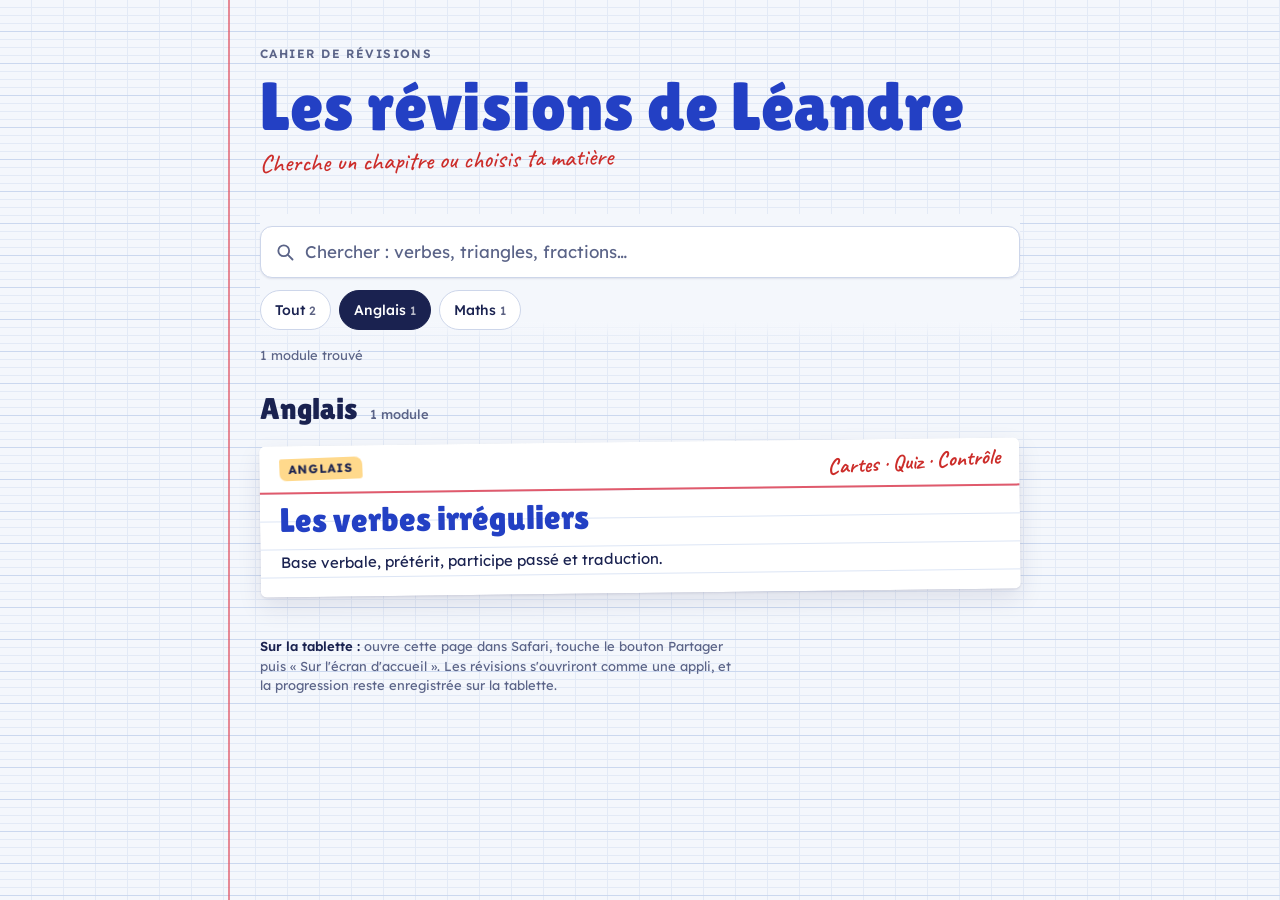
==== commit 8570e527: "Redirige les anciennes adresses /anglais/ et /maths/ vers l'accueil filtré Co-Authored-By: Claude Op" ====
--- a/anglais/index.html
+++ b/anglais/index.html
@@ -1,926 +1,5 @@
-<!doctype html><html lang="fr"><head><meta charset=utf8><meta name=viewport content="width=device-width,initial-scale=1,viewport-fit=cover"><style>:root{color-scheme:light;box-sizing:border-box;padding-top:env(safe-area-inset-top,0px);padding-bottom:env(safe-area-inset-bottom,0px)}html{scroll-padding-top:env(safe-area-inset-top,0px)}body{margin:0;padding:0;font:14px -apple-system,BlinkMacSystemFont,sans-serif;background:#fff;color:#000}img{max-width:100%}[hidden]:not([hidden=until-found i]){display:none!important}</style><link rel="manifest" href="../manifest.webmanifest"><link rel="icon" href="../icon.svg" type="image/svg+xml"><meta name="apple-mobile-web-app-capable" content="yes"><meta name="mobile-web-app-capable" content="yes"><meta name="theme-color" content="#2340C4"></head><body>
-<title>Les verbes de Léandre</title>
-<link rel="preconnect" href="https://fonts.googleapis.com">
-<link rel="preconnect" href="https://fonts.gstatic.com" crossorigin>
-<link rel="stylesheet" href="https://fonts.googleapis.com/css2?family=Caveat:wght@500;700&family=Lexend:wght@400;500;600;700&family=Lilita+One&display=swap">
-<style>
-/* Une colonne posée sur une page de cahier Seyès ; chaque jeu est une fiche bristol (marge rouge en haut, lignes bleues). La nuit, le cahier devient une ardoise. */
-:root{
-  --paper:#F4F7FC;
-  --sheet:#FFFFFF;
-  --rule:#E3EAF6;
-  --rule-strong:#CBD8EF;
-  --card-rule:#DCE5F5;
-  --margin:#E05A6C;
-  --ink:#1A2250;
-  --muted:#5B6488;
-  --line:#CDD6EA;
-  --pen:#2340C4;
-  --pen-soft:#E2E8FF;
-  --red:#CC2D2A;
-  --red-soft:#FCE6E5;
-  --ok:#0F8456;
-  --ok-soft:#DAF3E6;
-  --hl-1:#C2F4A0;
-  --hl-2:#FFD98C;
-  --hl-3:#FFB6D9;
-  --lv-1:#3E9B3A;
-  --lv-2:#D98A00;
-  --lv-3:#D23F86;
-  --shadow:rgba(26,34,80,.10);
-  --f-display:"Lilita One","Arial Rounded MT Bold","Trebuchet MS",system-ui,sans-serif;
-  --f-body:"Lexend",system-ui,-apple-system,"Segoe UI",Roboto,sans-serif;
-  --f-hand:"Caveat","Segoe Print","Bradley Hand","Comic Sans MS",cursive;
-}
-@media (prefers-color-scheme: dark){
-  :root:not([data-theme="light"]){
-    --paper:#13201E; --sheet:#1B2B29; --rule:rgba(210,235,226,.045); --rule-strong:rgba(210,235,226,.09); --card-rule:rgba(210,235,226,.08);
-    --margin:#C95A69; --ink:#E9F1EE; --muted:#9CB1AA; --line:rgba(210,235,226,.16); --pen:#9DB5FF; --pen-soft:rgba(157,181,255,.16);
-    --red:#FF857C; --red-soft:rgba(255,133,124,.13); --ok:#62D9A2; --ok-soft:rgba(98,217,162,.13);
-    --hl-1:#2E5627; --hl-2:#674A17; --hl-3:#68294A; --lv-1:#74C96A; --lv-2:#F2B13F; --lv-3:#F27DB8; --shadow:rgba(0,0,0,.35);
-    color-scheme:dark;
-  }
-}
-:root[data-theme="dark"]{
-  --paper:#13201E; --sheet:#1B2B29; --rule:rgba(210,235,226,.045); --rule-strong:rgba(210,235,226,.09); --card-rule:rgba(210,235,226,.08);
-  --margin:#C95A69; --ink:#E9F1EE; --muted:#9CB1AA; --line:rgba(210,235,226,.16); --pen:#9DB5FF; --pen-soft:rgba(157,181,255,.16);
-  --red:#FF857C; --red-soft:rgba(255,133,124,.13); --ok:#62D9A2; --ok-soft:rgba(98,217,162,.13);
-  --hl-1:#2E5627; --hl-2:#674A17; --hl-3:#68294A; --lv-1:#74C96A; --lv-2:#F2B13F; --lv-3:#F27DB8; --shadow:rgba(0,0,0,.35);
-  color-scheme:dark;
-}
-
-*,*::before,*::after{box-sizing:border-box}
-body{
-  margin:0;
-  padding-inline:20px;
-  background-color:var(--paper);
-  background-image:
-    repeating-linear-gradient(180deg, transparent 0 31px, var(--rule-strong) 31px 32px),
-    repeating-linear-gradient(180deg, transparent 0 7px, var(--rule) 7px 8px),
-    repeating-linear-gradient(90deg, transparent 0 31px, var(--rule) 31px 32px);
-  color:var(--ink);
-  font-family:var(--f-body);
-  font-size:16px;
-  line-height:1.5;
-}
-body::before{
-  content:""; position:fixed; top:0; bottom:0; z-index:-1;
-  left:max(8px, calc(50% - 412px)); width:2px; background:var(--margin); opacity:.7; pointer-events:none;
-}
-.app{max-width:760px; margin:0 auto; padding-block:24px 64px}
-button{font:inherit}
-:focus-visible{outline:3px solid var(--pen); outline-offset:2px}
-
-/* En-tête */
-.hd{display:grid; gap:2px; margin-bottom:8px}
-.eyebrow{font-size:12px; font-weight:600; letter-spacing:.12em; text-transform:uppercase; color:var(--muted)}
-h1{font-family:var(--f-display); font-weight:400; font-size:clamp(44px,11vw,68px); line-height:1; margin:8px 0 0; color:var(--pen); text-wrap:balance; letter-spacing:.01em}
-.hand-note{font-family:var(--f-hand); font-size:25px; font-weight:500; color:var(--red); line-height:1.15; margin:4px 0 0; transform:rotate(-1.2deg); transform-origin:left center}
-.jx{justify-self:start; margin-top:10px; font-size:13px; font-weight:600; padding:4px 10px; border-radius:999px; background:var(--sheet); border:1.5px solid var(--line); color:var(--ink); font-variant-numeric:tabular-nums}
-
-/* Progression */
-.prog{display:grid; gap:8px; margin:20px 0 26px}
-.prog-n{font-weight:500}
-.prog-n b{font-family:var(--f-display); font-weight:400; font-size:24px; color:var(--pen)}
-.cells{display:flex; flex-wrap:wrap; gap:5px}
-.cell{width:22px; height:22px; border:1.5px solid var(--ink); border-radius:4px; background:linear-gradient(to top, var(--pen) var(--p,0%), var(--sheet) var(--p,0%))}
-.fine{font-size:13px; color:var(--muted); margin:0; line-height:1.45}
-
-/* Commun */
-.label{font-size:12px; letter-spacing:.12em; text-transform:uppercase; font-weight:600; color:var(--muted); margin:0}
-.sec{display:grid; gap:10px; margin:0 0 30px}
-.sec-h{display:flex; align-items:center; justify-content:space-between; gap:12px; flex-wrap:wrap}
-.chips{display:flex; flex-wrap:wrap; gap:8px}
-.chip{font-size:14px; font-weight:500; padding:8px 14px; min-height:40px; border-radius:999px; border:1.5px solid var(--line); background:var(--sheet); color:var(--ink); cursor:pointer}
-.chip:hover{border-color:var(--ink)}
-.chip[aria-pressed="true"]{background:var(--ink); color:var(--sheet); border-color:var(--ink)}
-.btn{font-weight:600; font-size:15px; min-height:46px; padding:10px 18px; border-radius:10px; border:1.5px solid var(--ink); background:var(--sheet); color:var(--ink); cursor:pointer; display:inline-flex; align-items:center; justify-content:center; gap:8px; text-decoration:none}
-.btn:hover{background:var(--pen-soft)}
-.btn.primary{background:var(--pen); border-color:var(--pen); color:var(--sheet)}
-.btn.primary:hover{filter:brightness(1.08); background:var(--pen)}
-.btn.ghost{border-color:transparent; background:transparent; color:var(--muted)}
-.btn.ghost:hover{color:var(--ink); background:transparent; text-decoration:underline}
-.btn.small{min-height:38px; padding:6px 12px; font-size:14px}
-.btn:disabled{opacity:.4; cursor:default}
-.btn svg{flex:none}
-.tag{display:inline-block; font-size:12px; font-weight:700; letter-spacing:.1em; text-transform:uppercase; padding:2px 9px; background:var(--hl); color:var(--ink); border-radius:2px 8px 3px 7px; transform:rotate(-1.5deg)}
-.l1{--hl:var(--hl-1); --lv:var(--lv-1)} .l2{--hl:var(--hl-2); --lv:var(--lv-2)} .l3{--hl:var(--hl-3); --lv:var(--lv-3)}
-.w{font-family:var(--f-display); font-weight:400; color:var(--pen); font-size:1.3em; letter-spacing:.01em; white-space:nowrap}
-.muted{color:var(--muted)}
-
-/* Fiche bristol : marge rouge à 46px, lignes bleues tous les 28px */
-.bristol{
-  background:
-    linear-gradient(var(--margin),var(--margin)) 0 46px / 100% 2px no-repeat,
-    linear-gradient(var(--sheet),var(--sheet)) 0 0 / 100% 46px no-repeat,
-    repeating-linear-gradient(180deg, transparent 0 27px, var(--card-rule) 27px 28px) 0 20px,
-    var(--sheet);
-  border-radius:6px;
-  box-shadow:0 1px 2px var(--shadow), 0 10px 24px var(--shadow);
-}
-.fhead{height:46px; display:flex; align-items:center; gap:12px}
-.fhead .push{margin-left:auto}
-
-/* Choix des jeux */
-.modes{display:grid; gap:18px; grid-template-columns:repeat(auto-fit,minmax(200px,1fr)); margin:14px 0 34px}
-.mode{text-align:left; color:var(--ink); border:0; cursor:pointer; padding:0 18px 18px; display:grid; grid-template-rows:46px auto; row-gap:10px; transform:rotate(var(--r,0deg)); transition:transform .2s ease, box-shadow .2s ease}
-.mode:hover{transform:rotate(0deg) translateY(-3px); box-shadow:0 2px 4px var(--shadow), 0 16px 30px var(--shadow)}
-.mode-top{display:flex; align-items:center; justify-content:space-between; gap:8px}
-.mode-k{font-family:var(--f-display); font-size:29px; line-height:1; color:var(--pen)}
-.mode-x{font-family:var(--f-hand); font-size:21px; font-weight:700; color:var(--red); transform:rotate(-3deg); white-space:nowrap}
-.mode-d{line-height:28px; font-size:15px}
-
-/* Tableau de la liste */
-.vt-wrap{overflow-x:auto; border-radius:8px; box-shadow:0 1px 2px var(--shadow), 0 8px 20px var(--shadow)}
-.vt{background:var(--sheet); min-width:300px}
-.vt-row{display:grid; grid-template-columns:minmax(0,1.15fr) minmax(0,1fr) minmax(0,1.1fr) 44px; gap:8px; align-items:center; padding:9px 14px; border-top:1px solid var(--line)}
-.vt-head{font-size:11px; letter-spacing:.1em; text-transform:uppercase; font-weight:600; color:var(--muted); border-top:0; padding-block:12px 10px}
-.vt-grp{padding:14px 14px 6px; border-top:1px solid var(--line)}
-.vt-row .b{font-weight:600; overflow-wrap:anywhere}
-.vt-row .fr{display:block; font-size:13px; color:var(--muted); font-weight:400; line-height:1.3}
-.vt-row .f{overflow-wrap:anywhere}
-.dots{display:flex; gap:4px; justify-content:flex-end}
-.dots i{width:9px; height:9px; border-radius:50%; border:1.5px solid var(--pen)}
-.dots i.on{background:var(--pen)}
-
-/* Barre des jeux */
-.bar{display:flex; align-items:center; gap:14px; margin:0 0 20px; flex-wrap:wrap}
-.bar h2{font-family:var(--f-display); font-weight:400; font-size:34px; margin:0; color:var(--pen); line-height:1}
-.bar .meta{margin-left:auto; color:var(--muted); font-weight:500; font-variant-numeric:tabular-nums}
-.ctrls{display:flex; gap:10px; justify-content:space-between; align-items:center; flex-wrap:wrap; margin-top:18px}
-.ctrls.center{justify-content:center}
-
-/* Cartes */
-.flash{perspective:1400px}
-.flip{display:grid; cursor:pointer; transform-style:preserve-3d; -webkit-transform-style:preserve-3d; transition:transform .55s cubic-bezier(.3,.7,.25,1); border-radius:6px}
-.flip.on{transform:rotateY(180deg)}
-.face{grid-area:1 / 1; backface-visibility:hidden; -webkit-backface-visibility:hidden; display:flex; flex-direction:column; padding:0 22px 22px; min-height:320px}
-.back{transform:rotateY(180deg)}
-.fbody{flex:1; display:grid; place-items:center; align-content:center; gap:6px; text-align:center; padding-block:20px 6px}
-.big{font-family:var(--f-display); font-size:clamp(52px,15vw,84px); line-height:1; color:var(--ink); overflow-wrap:anywhere}
-.frl{font-size:19px; color:var(--muted)}
-.hint{font-size:13px; color:var(--muted); margin-top:18px}
-.forms{display:grid; grid-template-columns:repeat(3,minmax(0,1fr)); gap:12px; margin-top:26px}
-.form{display:grid; gap:2px}
-.flab{font-size:11px; letter-spacing:.1em; text-transform:uppercase; font-weight:600; color:var(--muted)}
-.fw{font-family:var(--f-display); font-size:clamp(28px,6vw,36px); line-height:1.1; color:var(--pen); overflow-wrap:anywhere}
-.back .frl{margin-top:14px}
-.tip{font-family:var(--f-hand); font-size:24px; font-weight:500; color:var(--red); line-height:1.15; margin-top:12px}
-@media (max-width:520px){
-  .forms{grid-template-columns:1fr; gap:8px}
-  .form{display:flex; justify-content:space-between; align-items:baseline; gap:12px; border-bottom:1px dashed var(--line); padding-bottom:6px}
-  .form .fw{text-align:right}
-}
-
-/* Quiz */
-.qcard,.copy,.result,.intro{padding:0 20px 22px}
-.prompt{font-size:21px; line-height:30px; margin:22px 0 18px; text-wrap:balance}
-.opts{display:grid; grid-template-columns:repeat(2,minmax(0,1fr)); gap:10px}
-.opts.wide{grid-template-columns:1fr}
-@media (max-width:480px){ .opts{grid-template-columns:1fr} }
-.opt{font-size:18px; font-weight:500; text-align:left; padding:10px 14px; min-height:56px; border-radius:10px; border:1.5px solid var(--line); background:var(--sheet); color:var(--ink); cursor:pointer; display:flex; align-items:center; gap:12px}
-.opt:hover:not(:disabled){border-color:var(--pen)}
-.opt:disabled{cursor:default}
-.opt .k{font-size:12px; font-weight:600; width:26px; height:26px; border-radius:50%; border:1.5px solid var(--line); display:grid; place-items:center; flex:none; color:var(--muted)}
-.opt .t{min-width:0; overflow-wrap:anywhere}
-.opt.good{border-color:var(--ok); background:var(--ok-soft)}
-.opt.good .k{border-color:var(--ok); color:var(--ok)}
-.opt.bad{border-color:var(--red); background:var(--red-soft)}
-.opt.bad .t{text-decoration:line-through; text-decoration-color:var(--red)}
-.fb{margin-top:16px; display:grid; gap:6px; justify-items:start}
-.fb:empty{display:none}
-.remark{font-family:var(--f-hand); font-size:32px; font-weight:700; line-height:1}
-.remark.ok{color:var(--ok)} .remark.ko{color:var(--red)}
-.fullline{font-size:16px}
-.fullline b{font-weight:600}
-.streak{font-family:var(--f-hand); font-size:22px; font-weight:700; color:var(--ok); transform:rotate(-2deg)}
-.score{font-variant-numeric:tabular-nums; font-size:14px; font-weight:600; color:var(--muted)}
-
-/* Contrôle */
-.lead{font-size:16px; line-height:28px; margin:20px 0 16px; max-width:60ch}
-.intro .label{margin:6px 0 10px}
-.intro .fine{margin:14px 0 4px}
-.given{margin:20px 0 4px; display:grid; gap:0}
-.gval{font-family:var(--f-display); font-size:clamp(36px,10vw,52px); line-height:1.1; color:var(--ink); overflow-wrap:anywhere}
-.fields{display:grid; gap:14px; margin-top:16px}
-.field{display:grid; gap:4px}
-.field label{font-size:12px; font-weight:600; letter-spacing:.1em; text-transform:uppercase; color:var(--muted)}
-.inp{font-family:var(--f-body); font-size:20px; font-weight:500; padding:10px 14px; min-height:52px; border-radius:10px; border:1.5px solid var(--line); background:var(--paper); color:var(--pen); width:100%}
-.inp:focus{outline:none; border-color:var(--pen); box-shadow:0 0 0 3px var(--pen-soft)}
-.field.good .inp{border-color:var(--ok); background:var(--ok-soft); color:var(--ink)}
-.field.bad .inp{border-color:var(--red); background:var(--red-soft); color:var(--ink); text-decoration:line-through; text-decoration-color:var(--red)}
-.fix{font-family:var(--f-hand); font-size:27px; font-weight:700; color:var(--red); line-height:1.1}
-.field.good .fix{color:var(--ok)}
-.cfb{display:grid; gap:6px; margin-top:16px; justify-items:start}
-.cfb:empty{display:none}
-
-/* Résultats */
-.result{text-align:center}
-.grade{position:relative; display:grid; place-items:center; width:240px; max-width:100%; height:140px; margin:18px auto 4px}
-.grade svg{position:absolute; inset:0; width:100%; height:100%; overflow:visible}
-.grade path{fill:none; stroke:var(--red); stroke-width:3.5; stroke-linecap:round; stroke-dasharray:700; stroke-dashoffset:0; animation:draw 1s ease-out .15s both}
-@keyframes draw{from{stroke-dashoffset:700} to{stroke-dashoffset:0}}
-.grade span{font-family:var(--f-hand); font-weight:700; font-size:62px; color:var(--red); line-height:1; font-variant-numeric:tabular-nums}
-.verdict{font-family:var(--f-hand); font-size:28px; font-weight:700; color:var(--red); margin:0 0 6px}
-.result .sum{margin:0 0 6px}
-.misses{text-align:left; margin-top:18px; display:grid; gap:0; border-top:1px solid var(--line)}
-.miss{display:flex; flex-wrap:wrap; gap:4px 12px; align-items:baseline; padding:10px 2px; border-bottom:1px solid var(--line)}
-.miss b{font-weight:600}
-.miss .muted{font-size:14px}
-
-/* Ma liste */
-.lvl-sec{margin:24px 0}
-.lvl-h{display:flex; align-items:center; justify-content:space-between; gap:10px; margin-bottom:12px}
-.vchips{display:grid; grid-template-columns:repeat(auto-fill,minmax(150px,1fr)); gap:8px}
-.star{display:inline-block; width:.9em; height:.9em; fill:var(--red); vertical-align:-.1em; margin-left:.3em; flex:none}
-.sr{position:absolute; width:1px; height:1px; overflow:hidden; clip:rect(0 0 0 0); white-space:nowrap}
-.sub{font-size:12px; letter-spacing:.1em; text-transform:uppercase; font-weight:600; color:var(--muted); margin:16px 0 8px}
-.legend{display:flex; align-items:center; gap:4px; flex-wrap:wrap}
-.legend .star{margin-left:0}
-.vchip{position:relative; text-align:left; padding:8px 12px; border-radius:10px; border:1.5px solid var(--line); background:var(--sheet); color:var(--ink); cursor:pointer; display:grid; min-height:54px; align-content:center}
-.vchip b{font-weight:600; font-size:16px}
-.vchip small{color:var(--muted); font-size:12.5px; overflow-wrap:anywhere}
-.vchip{border:2px solid var(--lv); padding-right:36px}
-.vchip:hover{box-shadow:0 0 0 1px var(--lv)}
-.vchip[aria-pressed="true"]{background:var(--hl); box-shadow:inset 0 0 0 1px var(--lv)}
-.vchip .ck{position:absolute; top:8px; right:8px; width:20px; height:20px; border-radius:50%; border:2px solid var(--lv); display:grid; place-items:center; background:var(--sheet)}
-.vchip .ck svg{width:12px; height:12px; fill:none; stroke:var(--sheet); stroke-width:3.2; stroke-linecap:round; stroke-linejoin:round; opacity:0}
-.vchip[aria-pressed="true"] .ck{background:var(--ink); border-color:var(--ink)}
-.vchip[aria-pressed="true"] .ck svg{opacity:1}
-.legend-row{display:flex; flex-wrap:wrap; align-items:center; gap:6px 16px; font-size:13px; color:var(--muted); margin-top:4px}
-.lg{display:inline-flex; align-items:center; gap:6px}
-.lg i{width:18px; height:14px; border-radius:4px; border:2px solid var(--lv); background:var(--sheet)}
-.lg .star{margin-left:0}
-.vchip[aria-pressed="true"] small{color:var(--ink)}
-.counter{background:var(--sheet); border-radius:8px; padding:14px 16px; box-shadow:0 1px 2px var(--shadow); display:grid; gap:4px}
-.counter strong{font-family:var(--f-display); font-weight:400; font-size:26px; color:var(--pen); line-height:1.1}
-
-.foot{margin-top:40px; display:grid; gap:4px; justify-items:start}
-
-@media (prefers-reduced-motion: reduce){
-  *,*::before,*::after{animation:none !important; transition:none !important}
-}
-</style>
-
-<div style="max-width:760px;margin:0 auto"><a class="site-back" href="../">← Mes révisions</a><style>.site-back{display:inline-block;margin:16px 0 0;font:600 14px var(--f-body);color:var(--muted);text-decoration:none}.site-back:hover{color:var(--ink);text-decoration:underline}@media (min-width:800px){.site-back{position:absolute;left:24px;top:8px}}</style></div><div class="app" id="screen"></div>
-
-<script>
-(() => {
-"use strict";
-
-/* Les 105 verbes de la fiche : 65 avec étoile (RAW), 40 sans (NOSTAR). [base, prétérit, participe, traduction, niveau, astuce, options]
-   "a|b" = deux réponses acceptées ; "a, b" = deux formes à écrire (was, were). */
-const RAW = [
-  ["cut","cut","cut","couper",1,"Les trois formes sont identiques : cut, cut, cut."],
-  ["put","put","put","mettre",1,"Les trois formes sont identiques : put, put, put."],
-  ["let","let","let","laisser, permettre",1,"Les trois formes sont identiques : let, let, let."],
-  ["shut","shut","shut","fermer",1,"Les trois formes sont identiques : shut, shut, shut."],
-  ["cost","cost","cost","coûter",1,"Les trois formes sont identiques : cost, cost, cost."],
-  ["read","read","read","lire",1,"Ça s'écrit pareil, mais au prétérit et au participe on prononce « red »."],
-  ["have","had","had","avoir",1,"had dans les deux colonnes."],
-  ["make","made","made","faire, fabriquer",1,"On remplace le k par un d : made, made."],
-  ["say","said","said","dire",1,"said se prononce « sed ». On dit say something, et tell someone.",{q:"dire (quelque chose)"}],
-  ["pay","paid","paid","payer",1,"paid, et surtout pas payed !"],
-  ["meet","met","met","rencontrer",1,"Le ee devient un seul e : met, met."],
-  ["sit","sat","sat","être assis",1,"Le i devient a : sat, sat.",{ok:["s'asseoir"]}],
-  ["sleep","slept","slept","dormir",1,"Le ee devient e et on ajoute un t : slept."],
-  ["keep","kept","kept","garder",1,"Comme sleep : le ee devient e et on ajoute un t."],
-  ["feel","felt","felt","(se) sentir, éprouver",1,"Le ee devient e et on ajoute un t : felt."],
-  ["mean","meant","meant","signifier",1,"On ajoute juste un t : meant (ça se prononce « ment »).",{ok:["vouloir dire"]}],
-  ["learn","learnt|learned","learnt|learned","apprendre",1,"learnt ou learned : les deux sont justes."],
-  ["smell","smelt|smelled","smelt|smelled","sentir (odeur)",1,"smelt ou smelled : les deux sont justes."],
-  ["spell","spelt|spelled","spelt|spelled","épeler",1,"spelt ou spelled : les deux sont justes."],
-  ["send","sent","sent","envoyer",1,"Le d devient t : sent, comme spend, spent."],
-  ["spend","spent","spent","passer, dépenser",1,"Le d devient t : spent, comme send, sent."],
-  ["sell","sold","sold","vendre",1,"Le e devient o : sold, comme tell, told."],
-  ["tell","told","told","dire",1,"Le e devient o : told, comme sell, sold. On dit tell someone.",{q:"dire (à quelqu'un)"}],
-  ["win","won","won","gagner",1,"won se prononce comme one."],
-  ["get","got","got|gotten","obtenir, se rendre",1,"got, got (les Américains disent aussi gotten).",{ok:["recevoir","devenir"]}],
-
-  ["buy","bought","bought","acheter",2,"Famille -ought, comme bring, think, fight. Pas de a dans buy, donc -ought."],
-  ["bring","brought","brought","apporter",2,"Famille -ought, comme buy, think, fight."],
-  ["think","thought","thought","penser, réfléchir",2,"Famille -ought, comme buy, bring, fight."],
-  ["fight","fought","fought","se battre",2,"Famille -ought, comme buy, bring, think.",{ok:["combattre"]}],
-  ["catch","caught","caught","attraper",2,"Il y a un a dans catch, donc -aught. Pareil pour teach."],
-  ["teach","taught","taught","enseigner",2,"Il y a un a dans teach, donc -aught, comme catch."],
-  ["build","built","built","construire",2,"Le d devient t : built, built."],
-  ["find","found","found","trouver",2,"found, found."],
-  ["hold","held","held","tenir",2,"Le o devient e : held, held."],
-  ["lose","lost","lost","perdre",2,"lost, lost. Un seul o dans lose."],
-  ["leave","left","left","quitter, laisser",2,"left, left : le même mot que « gauche »."],
-  ["stand","stood","stood","se tenir debout",2,"stood, stood, comme understand.",{ok:["être debout"]}],
-  ["understand","understood","understood","comprendre",2,"C'est under + stand : understood, comme stood."],
-  ["come","came","come","venir",2,"La base et le participe sont pareils : come, came, come."],
-  ["become","became","become","devenir",2,"Comme come : become, became, become."],
-  ["run","ran","run","courir",2,"Comme come : run, ran, run."],
-
-  ["be","was, were","been","être",3,"Deux formes au prétérit : was (I, he, she, it) et were (you, we, they).",{reg:"beed",x:{pret:["is, are","was, been"],pp:["being","be"]}}],
-  ["go","went","gone","aller",3,"went ne ressemble pas du tout à go : à apprendre par cœur."],
-  ["do","did","done","faire",3,"did, done. On dit do your homework, mais make a cake.",{q:"faire (une action)"}],
-  ["begin","began","begun","commencer",3,"i, a, u : begin, began, begun. Même musique que drink, sing, swim, ring."],
-  ["drink","drank","drunk","boire",3,"i, a, u, comme begin : drink, drank, drunk."],
-  ["sing","sang","sung","chanter",3,"i, a, u, comme begin : sing, sang, sung."],
-  ["swim","swam","swum","nager",3,"i, a, u, comme begin : swim, swam, swum."],
-  ["ring","rang","rung","sonner",3,"i, a, u, comme begin : ring, rang, rung."],
-  ["write","wrote","written","écrire",3,"written prend deux t."],
-  ["ride","rode","ridden","faire du vélo, du cheval",3,"Comme write : ride, rode, ridden (deux d).",{ok:["faire du cheval","monter","rouler","monter à cheval","aller à vélo"]}],
-  ["drive","drove","driven","conduire",3,"Comme ride : drive, drove, driven."],
-  ["take","took","taken","prendre",3,"took, taken."],
-  ["break","broke","broken","casser",3,"Comme speak : break, broke, broken."],
-  ["speak","spoke","spoken","parler",3,"Comme break : speak, spoke, spoken."],
-  ["wake","woke","woken","(se) réveiller",3,"woke, woken. Le up est facultatif.",{up:1}],
-  ["wear","wore","worn","porter (un vêtement)",3,"wore, worn, comme tear, tore, torn."],
-  ["eat","ate","eaten","manger",3,"ate, eaten."],
-  ["fall","fell","fallen","tomber",3,"fallen prend deux l."],
-  ["forget","forgot","forgotten","oublier",3,"forgotten prend deux t."],
-  ["forbid","forbade","forbidden","interdire",3,"forbidden prend deux d."],
-  ["give","gave","given","donner",3,"gave, given."],
-  ["know","knew","known","savoir, connaître",3,"Le k ne se prononce pas : know, knew, known."],
-  ["see","saw","seen","voir",3,"saw, seen."],
-  ["show","showed","shown","montrer",3,"showed est régulier, seul shown est irrégulier."]
-];
-
-const NOSTAR = [
-  ["bet","bet","bet","parier",1,"Les trois formes sont identiques : bet, bet, bet."],
-  ["burst","burst","burst","éclater",1,"Les trois formes sont identiques : burst, burst, burst."],
-  ["hit","hit","hit","frapper",1,"Les trois formes sont identiques : hit, hit, hit."],
-  ["hurt","hurt","hurt","blesser",1,"Les trois formes sont identiques : hurt, hurt, hurt.",{ok:["faire mal"]}],
-  ["spread","spread","spread","répandre",1,"Les trois formes sont identiques. Attention, la fiche a une faute de frappe : c'est spread, pas « sread ».",{ok:["étaler","répendre"]}],
-  ["bend","bent","bent","plier",1,"Le d devient t : bent, comme send, sent."],
-  ["lend","lent","lent","prêter",1,"Le d devient t : lent, comme send, sent."],
-  ["bleed","bled","bled","saigner",1,"Le ee devient un seul e : bled, comme feed, fed."],
-  ["feed","fed","fed","nourrir",1,"Le ee devient un seul e : fed, comme bleed, bled."],
-  ["lead","led","led","mener",1,"On enlève le a : led, led.",{ok:["diriger"]}],
-  ["burn","burnt|burned","burnt|burned","brûler",1,"burnt ou burned : les deux sont justes."],
-  ["dream","dreamt|dreamed","dreamt|dreamed","rêver",1,"dreamt ou dreamed : les deux sont justes. dreamt se prononce « dremt »."],
-  ["spoil","spoilt|spoiled","spoilt|spoiled","gâcher",1,"spoilt ou spoiled : les deux sont justes.",{ok:["abîmer","gâter"]}],
-
-  ["hear","heard","heard","entendre",2,"On ajoute juste un d : heard, mais ça se prononce « heurd »."],
-  ["light","lit|lighted","lit|lighted","allumer",2,"lit, lit. On entend aussi lighted."],
-  ["slide","slid","slid","glisser",2,"On enlève le e : slid, slid."],
-  ["shoot","shot","shot","tirer (au fusil, etc.)",2,"Le oo devient un seul o : shot, shot.",{q:"tirer (au fusil)"}],
-  ["shine","shone","shone","briller",2,"shone, shone."],
-  ["seek","sought","sought","chercher",2,"Famille -ought, comme buy, bring, think."],
-  ["bind","bound","bound","lier",2,"Comme find, found : bind, bound."],
-  ["hang","hung","hung","accrocher",2,"hung, hung.",{reg:"hunged",ok:["suspendre"]}],
-  ["beat","beat","beaten","battre",2,"beat, beat, beaten : seul le participe passé change.",{ok:["vaincre"]}],
-
-  ["awake","awoke","awoken|awaken","se réveiller",3,"awake, awoke, awoken. La fiche écrit awaken : les deux sont acceptés ici.",{q:"s'éveiller"}],
-  ["bear","bore","born|borne","porter, supporter",3,"Comme wear : bear, bore, born. On dit I was born in Paris : je suis né à Paris."],
-  ["bite","bit","bitten","mordre",3,"bitten prend deux t, comme hide, hid, hidden."],
-  ["blow","blew","blown","souffler",3,"Comme grow ou know : blow, blew, blown."],
-  ["choose","chose","chosen","choisir",3,"choose a deux o, chose et chosen n'en ont qu'un."],
-  ["draw","drew","drawn","dessiner",3,"drew, drawn, comme blow, blew, blown."],
-  ["fly","flew","flown","voler (dans les airs)",3,"Comme blow : fly, flew, flown."],
-  ["forgive","forgave","forgiven","pardonner",3,"C'est for + give : forgive, forgave, forgiven."],
-  ["freeze","froze","frozen","geler",3,"Comme speak : freeze, froze, frozen.",{ok:["congeler"]}],
-  ["grow","grew","grown","grandir, faire pousser",3,"Comme know : grow, grew, grown.",{ok:["pousser"]}],
-  ["hide","hid","hidden","cacher",3,"hidden prend deux d."],
-  ["rise","rose","risen","se lever",3,"Comme drive : rise, rose, risen. Un seul s.",{ok:["s'élever"]}],
-  ["shake","shook","shaken","agiter, trembler",3,"Comme take : shake, shook, shaken.",{ok:["secouer"]}],
-  ["sink","sank","sunk","couler",3,"i, a, u, comme drink : sink, sank, sunk."],
-  ["steal","stole","stolen","voler (dérober)",3,"Comme speak : steal, stole, stolen."],
-  ["swear","swore","sworn","jurer",3,"Comme wear : swear, swore, sworn."],
-  ["tear","tore","torn","déchirer",3,"Comme wear : tear, tore, torn. Ici tear se prononce comme « air »."],
-  ["throw","threw","thrown","lancer, jeter",3,"Comme grow : throw, threw, thrown."]
-];
-
-const VERBS = [...RAW.map(r => [r, true]), ...NOSTAR.map(r => [r, false])]
-  .map(([[base,pret,pp,fr,lvl,tip,o], star]) => Object.assign({id:base,base,pret,pp,fr,lvl,tip,star}, o || {}))
-  .sort((a,b) => a.lvl - b.lvl || a.base.localeCompare(b.base));
-const BY = Object.fromEntries(VERBS.map(v => [v.id, v]));
-const DEFAULT = ["cut","put","have","make","say","buy","bring","think","catch","teach","be","go","begin","write","take"];
-const LVL = {1:{name:"Facile",plural:"Faciles",cls:"l1"},2:{name:"Moyen",plural:"Moyens",cls:"l2"},3:{name:"Dur",plural:"Durs",cls:"l3"}};
-const COLS = {base:"Base verbale",pret:"Prétérit",pp:"Participe passé",fr:"Traduction"};
-const GOOD = ["Bien !","Très bien !","Bravo !","Parfait !","Oui !","Excellent !"];
-const BAD = ["Presque…","Pas tout à fait","Attention !","À revoir"];
-const STAR = '<svg class="star" viewBox="0 0 24 24" aria-hidden="true"><path d="M12 2.5l2.95 6.1 6.65.85-4.9 4.6 1.25 6.6L12 17.4l-5.95 3.25 1.25-6.6-4.9-4.6 6.65-.85z"/></svg><span class="sr"> (avec étoile)</span>';
-const SPK = '<svg width="18" height="18" viewBox="0 0 24 24" aria-hidden="true"><path d="M4 9v6h4l5 4V5L8 9H4z" fill="currentColor"/><path d="M16 8.5a5 5 0 0 1 0 7M18.5 6a8.5 8.5 0 0 1 0 12" fill="none" stroke="currentColor" stroke-width="2" stroke-linecap="round"/></svg>';
-
-/* ---------- état (sur cet appareil) ---------- */
-const KEY = "verbes-leandre-v1";
-let S = load();
-function load(){
-  let s = null;
-  try { s = JSON.parse(localStorage.getItem(KEY) || "null"); } catch(e) {}
-  if (!s || typeof s !== "object") s = {};
-  if (!Array.isArray(s.sel)) s.sel = [...DEFAULT];
-  s.sel = s.sel.filter(id => BY[id]);
-  if (!s.sel.length) s.sel = [...DEFAULT];
-  if (!s.m || typeof s.m !== "object") s.m = {};
-  if (!["all","1","2","3"].includes(s.f)) s.f = "all";
-  if (!["mix","base","fr"].includes(s.cm)) s.cm = "mix";
-  if (!["all","star","nostar"].includes(s.lf)) s.lf = "all";
-  return s;
-}
-function save(){ try { localStorage.setItem(KEY, JSON.stringify(S)); } catch(e) {} }
-
-const selected = () => VERBS.filter(v => S.sel.includes(v.id));
-function filtered(){
-  const sel = selected();
-  const f = S.f === "all" ? sel : sel.filter(v => String(v.lvl) === S.f);
-  return f.length ? f : sel;
-}
-
-/* ---------- outils ---------- */
-const screen = document.getElementById("screen");
-const esc = s => String(s).replace(/[&<>"']/g, c => ({"&":"&amp;","<":"&lt;",">":"&gt;",'"':"&quot;","'":"&#39;"}[c]));
-const shuffle = a => { a = [...a]; for (let i = a.length - 1; i > 0; i--) { const j = Math.random() * (i + 1) | 0; [a[i], a[j]] = [a[j], a[i]]; } return a; };
-const pick = a => a[Math.random() * a.length | 0];
-const first = f => f.split(",").map(g => g.split("|")[0].trim()).join(", ");
-const D = (v, col) => col === "fr" ? v.fr : first(v[col]) + (v.up ? " (up)" : "");
-const frQ = v => v.q || v.fr;
-const mOf = v => S.m[v.id] || 0;
-function corr(v, col){
-  if (col === "fr") return v.fr;
-  return v[col].split(",").map(g => { const a = g.split("|").map(s => s.trim()); return a.length > 1 ? `${a[0]} (ou ${a.slice(1).join(", ")})` : a[0]; }).join(", ") + (v.up ? " (up)" : "");
-}
-
-/* Correction en anglais : majuscules, « to » et « up » ignorés ; was/were demande les deux. */
-function tokensEN(s){
-  return s.toLowerCase().replace(/[’']/g, "").replace(/[()]/g, " ").split(/[\s,\/;+&.]+/)
-    .filter(t => t && !["up","to","and","et","ou","or"].includes(t));
-}
-function checkEN(ans, field){
-  const groups = field.split(",").map(g => g.split("|").map(s => s.trim().toLowerCase()));
-  const toks = tokensEN(ans);
-  if (!toks.length) return {ok:false, empty:true};
-  const all = groups.flat();
-  const clean = toks.every(t => all.includes(t));
-  const ok = clean && groups.every(g => g.some(a => toks.includes(a)));
-  const partial = !ok && clean && groups.length > 1;
-  return {ok, partial};
-}
-/* Correction en français : accents, « se » et parenthèses ignorés. */
-const fold = s => s.toLowerCase().normalize("NFD").replace(/[̀-ͯ]/g, "").replace(/[’`´]/g, "'").replace(/[^a-z' ]+/g, " ").replace(/\s+/g, " ").trim();
-const frKey = s => fold(s).replace(/^(se |s')/, "").replace(/^to /, "").trim();
-function frAccepted(v){
-  const out = new Set();
-  const add = s => { const k = frKey(s); if (k) out.add(k); };
-  (v.ok || []).forEach(add);
-  v.fr.split(/,(?![^(]*\))/).forEach(p => { add(p.replace(/\([^)]*\)/g, " ")); add(p.replace(/[()]/g, " ")); });
-  if (v.q) add(v.q.replace(/\([^)]*\)/g, " "));
-  return out;
-}
-function checkFR(ans, v){
-  const acc = frAccepted(v);
-  const parts = ans.split(/[,;\/]| ou /i).map(frKey).filter(Boolean);
-  if (!parts.length) return {ok:false, empty:true};
-  return {ok: parts.some(p => acc.has(p))};
-}
-
-/* Mauvaises réponses plausibles : les erreurs que font vraiment les élèves. */
-function regular(v){
-  if (v.reg) return v.reg;
-  const b = v.base;
-  if (/e$/.test(b)) return b + "d";
-  if (/[^aeiou]y$/.test(b)) return b.slice(0, -1) + "ied";
-  if (/^[^aeiou]*[aeiou][^aeiouwxy]$/.test(b)) return b + b.slice(-1) + "ed";
-  return b + "ed";
-}
-function mutate(f){
-  const o = [];
-  if (f.includes("ought")) o.push(f.replace("ought", "aught"));
-  if (f.includes("aught")) o.push(f.replace("aught", "ought"));
-  const m = f.match(/([a-z])\1/);
-  if (m) o.push(f.replace(m[0], m[1]));
-  return o;
-}
-function formDistractors(v, col){
-  const right = first(v[col]);
-  const other = first(v[col === "pret" ? "pp" : "pret"]);
-  const pri = [regular(v), ...mutate(right)];
-  if (other !== right) pri.push(other);
-  if (col === "pp" && v.lvl > 1 && !right.endsWith("en")) { const p = first(v.pret); if (!p.includes(",")) pri.push(/e$/.test(p) ? p + "n" : p + "en"); }
-  ((v.x && v.x[col]) || []).forEach(x => pri.push(x));
-  const tail = [];
-  if (v.base !== right) tail.push(v.base);
-  const same = shuffle(VERBS.filter(x => x !== v && x.lvl === v.lvl)).map(x => first(x[col]));
-  const out = [];
-  for (const d of [...shuffle(pri), ...tail, ...same]) {
-    if (!d || out.includes(d) || d === right) continue;
-    const r = checkEN(d, v[col]);
-    if (r.ok || r.partial) continue;
-    out.push(d);
-    if (out.length >= 6) break;
-  }
-  return out;
-}
-
-/* Prononciation, si l'appareil a une voix anglaise */
-const canSpeak = typeof window !== "undefined" && "speechSynthesis" in window && typeof SpeechSynthesisUtterance !== "undefined";
-function speak(v){
-  if (!canSpeak || !v) return;
-  try {
-    const txt = [v.base, first(v.pret), first(v.pp)].map(s => v.up ? s + " up" : s).join(", ");
-    speechSynthesis.cancel();
-    const u = new SpeechSynthesisUtterance(txt);
-    u.lang = "en-GB"; u.rate = .82;
-    const vs = speechSynthesis.getVoices();
-    const voice = vs.find(x => /^en[-_]GB/i.test(x.lang)) || vs.find(x => /^en/i.test(x.lang));
-    if (voice) u.voice = voice;
-    speechSynthesis.speak(u);
-  } catch(e) {}
-}
-const spkBtn = (v, cls = "btn") => canSpeak ? `<button class="${cls}" type="button" data-act="speak" data-id="${v.id}">${SPK} Écouter</button>` : "";
-
-/* ---------- morceaux communs ---------- */
-let cur = "home";
-function show(name, html){
-  cur = name;
-  screen.innerHTML = html;
-  window.scrollTo(0, 0);
-}
-function bar(title, meta){
-  return `<div class="bar"><button class="btn small" type="button" data-act="home">← Accueil</button><h2>${title}</h2><span class="meta">${meta}</span></div>`;
-}
-function countdown(){
-  const t = new Date(2026, 9, 13), d = new Date(); d.setHours(0, 0, 0, 0);
-  const n = Math.round((t - d) / 864e5);
-  if (n < 0) return "";
-  const txt = n === 0 ? "Contrôle aujourd'hui !" : n === 1 ? "Contrôle demain, mardi 13 octobre" : `Contrôle mardi 13 octobre · J-${n}`;
-  return `<span class="jx">${txt}</span>`;
-}
-function progress(){
-  const sel = selected();
-  const done = sel.filter(v => mOf(v) >= 3).length;
-  return `<div class="prog">
-    <span class="prog-n"><b>${done}</b> / ${sel.length} verbes maîtrisés</span>
-    <div class="cells">${sel.map(v => { const m = mOf(v); return `<span class="cell" style="--p:${Math.round(m / 3 * 100)}%" title="${esc(v.base)} : ${m}/3"></span>`; }).join("")}</div>
-    <p class="fine">Une case se remplit d'un tiers à chaque fois que tu écris un verbe sans faute au contrôle. Une erreur la fait redescendre d'un cran.</p>
-  </div>`;
-}
-function grade(note){
-  const s = (Number.isInteger(note) ? String(note) : note.toFixed(1).replace(".", ",")) + "/20";
-  return `<div class="grade" role="img" aria-label="Note : ${s}"><svg viewBox="0 0 240 140" aria-hidden="true"><path d="M34 80 C 22 32, 150 12, 206 42 C 240 62, 222 114, 138 124 C 68 132, 16 112, 26 74 C 32 50, 72 28, 130 24"/></svg><span>${s}</span></div>`;
-}
-function verdict(n){
-  return n >= 18 ? "Excellent, prêt pour mardi !" : n >= 15 ? "Très bien, encore un petit effort." : n >= 12 ? "Bien, continue comme ça." : n >= 8 ? "Ça vient. Refais tes erreurs." : "On s'accroche ! Repasse par les cartes.";
-}
-function fullLine(v){
-  return `<span class="fullline"><b>${esc(D(v, "base"))}</b> · ${esc(D(v, "pret"))} · ${esc(D(v, "pp"))} <span class="muted">· ${esc(v.fr)}</span></span>`;
-}
-
-/* ---------- accueil ---------- */
-function home(keepScroll){
-  const y = window.scrollY;
-  const sel = selected();
-  const cnt = {1:0, 2:0, 3:0}; sel.forEach(v => cnt[v.lvl]++);
-  if (S.f !== "all" && !cnt[S.f]) { S.f = "all"; save(); }
-  const fl = [["all", `Les ${sel.length}`]];
-  [1, 2, 3].forEach(l => { if (cnt[l]) fl.push([String(l), `${LVL[l].plural} · ${cnt[l]}`]); });
-  show("home", `
-    <header class="hd">
-      <span class="eyebrow">Anglais · Verbes irréguliers</span>
-      <h1>Défi de mardi</h1>
-      <p class="hand-note">15 verbes au choix, de préférence avec une étoile</p>
-      ${countdown()}
-    </header>
-    ${progress()}
-    <section class="sec">
-      <p class="label" id="f-lab">Je révise</p>
-      <div class="chips" role="group" aria-labelledby="f-lab">${fl.map(([k, t]) => `<button class="chip" type="button" data-act="filter" data-f="${k}" aria-pressed="${S.f === k}">${esc(t)}</button>`).join("")}</div>
-    </section>
-    <div class="modes">
-      <button class="mode bristol" type="button" style="--r:-.8deg" data-act="cards"><span class="mode-top"><span class="mode-k">Cartes</span><span class="mode-x">pour commencer</span></span><span class="mode-d">Retourne chaque carte pour voir les trois formes et une astuce.</span></button>
-      <button class="mode bristol" type="button" style="--r:.6deg" data-act="quiz"><span class="mode-top"><span class="mode-k">Quiz</span><span class="mode-x">10 questions</span></span><span class="mode-d">Trouve la bonne réponse parmi quatre. Enchaîne les séries.</span></button>
-      <button class="mode bristol" type="button" style="--r:-.4deg" data-act="control"><span class="mode-top"><span class="mode-k">Contrôle</span><span class="mode-x">noté sur 20</span></span><span class="mode-d">Écris les formes toi-même, comme mardi en classe.</span></button>
-    </div>
-    <section class="sec">
-      <div class="sec-h"><p class="label">Ma liste · ${sel.length} verbes</p><button class="btn small" type="button" data-act="list">Changer de verbes</button></div>
-      ${table(sel)}
-    </section>
-    <footer class="foot">
-      <button class="btn ghost small" type="button" data-act="reset" id="reset">Remettre les compteurs à zéro</button>
-      <p class="fine">La progression est gardée sur cet appareil.</p>
-    </footer>`);
-  if (keepScroll) window.scrollTo(0, y);
-}
-function table(sel){
-  let h = `<div class="vt-wrap"><div class="vt"><div class="vt-row vt-head"><span>Base verbale</span><span>Prétérit</span><span>Participe passé</span><span></span></div>`;
-  [1, 2, 3].forEach(l => {
-    const g = sel.filter(v => v.lvl === l);
-    if (!g.length) return;
-    h += `<div class="vt-grp"><span class="tag ${LVL[l].cls}">${LVL[l].plural}</span></div>`;
-    g.forEach(v => {
-      const m = mOf(v);
-      h += `<div class="vt-row"><span class="b">${esc(D(v, "base"))}${v.star ? STAR : ""}<span class="fr">${esc(v.fr)}</span></span><span class="f">${esc(D(v, "pret"))}</span><span class="f">${esc(D(v, "pp"))}</span><span class="dots" role="img" aria-label="Maîtrise ${m} sur 3">${[0, 1, 2].map(k => `<i class="${k < m ? "on" : ""}"></i>`).join("")}</span></div>`;
-    });
-  });
-  return h + `</div></div>`;
-}
-
-/* ---------- cartes ---------- */
-let K = null;
-function startCards(){ K = {deck: filtered().map(v => v.id), i: 0, on: false}; renderCards(); }
-function renderCards(){
-  const v = BY[K.deck[K.i]], n = K.deck.length, L = LVL[v.lvl];
-  const head = `<span class="fhead"><span class="tag ${L.cls}">${L.name}</span><span class="fine push">${K.i + 1} / ${n}</span></span>`;
-  show("cards", `${bar("Cartes", `${K.i + 1} / ${n}`)}
-    <div class="flash">
-      <div class="flip${K.on ? " on" : ""}" id="flip" role="button" tabindex="0" data-act="flip" aria-label="Retourner la carte">
-        <div class="face front bristol" aria-hidden="${K.on}">
-          ${head}
-          <div class="fbody"><span class="big">${esc(D(v, "base"))}</span><span class="frl">${esc(v.fr)}</span><span class="hint">Touche la carte pour voir la réponse</span></div>
-        </div>
-        <div class="face back bristol" aria-hidden="${!K.on}">
-          ${head}
-          <div class="forms">${["base", "pret", "pp"].map(c => `<div class="form"><span class="flab">${COLS[c]}</span><span class="fw">${esc(D(v, c))}</span></div>`).join("")}</div>
-          <span class="frl">${esc(v.fr)}</span>
-          ${v.tip ? `<span class="tip">${esc(v.tip)}</span>` : ""}
-        </div>
-      </div>
-    </div>
-    <div class="ctrls">
-      <button class="btn" type="button" data-act="prev" ${K.i === 0 ? "disabled" : ""}>← Précédente</button>
-      ${spkBtn(v)}
-      <button class="btn primary" type="button" data-act="next">${K.i < n - 1 ? "Suivante →" : "Recommencer"}</button>
-    </div>
-    <div class="ctrls center"><button class="btn ghost" type="button" data-act="shuffle">Mélanger les cartes</button></div>`);
-}
-function flip(){
-  K.on = !K.on;
-  const f = document.getElementById("flip");
-  if (!f) return;
-  f.classList.toggle("on", K.on);
-  f.querySelector(".front").setAttribute("aria-hidden", K.on);
-  f.querySelector(".back").setAttribute("aria-hidden", !K.on);
-}
-
-/* ---------- quiz ---------- */
-let Q = null;
-function weighted(pool){
-  const w = pool.map(v => 4 - mOf(v));
-  let r = Math.random() * w.reduce((a, b) => a + b, 0);
-  for (let i = 0; i < pool.length; i++) { r -= w[i]; if (r < 0) return pool[i]; }
-  return pool[pool.length - 1];
-}
-function makeQ(v){
-  const type = pick(["pret", "pp", "triple", "fr"]);
-  let prompt, opts;
-  if (type === "pret" || type === "pp") {
-    const right = first(v[type]);
-    opts = [{t: right, ok: true}, ...formDistractors(v, type).slice(0, 3).map(t => ({t, ok: false}))];
-    prompt = `Le <strong>${type === "pret" ? "prétérit" : "participe passé"}</strong> de <span class="w">${esc(D(v, "base"))}</span>&nbsp;?`;
-  } else if (type === "triple") {
-    const R = [v.base, first(v.pret), first(v.pp)];
-    const c = [];
-    formDistractors(v, "pret").forEach(d => c.push([R[0], d, R[2]]));
-    formDistractors(v, "pp").forEach(d => c.push([R[0], R[1], d]));
-    c.push([R[0], regular(v), regular(v)]);
-    c.push([R[0], R[2], R[1]]);
-    const seen = new Set([R.join(" – ")]), wrong = [];
-    for (const t of shuffle(c)) {
-      const k = t.join(" – ");
-      if (seen.has(k)) continue;
-      if (checkEN(t[1], v.pret).ok && checkEN(t[2], v.pp).ok) continue;
-      seen.add(k); wrong.push(k);
-      if (wrong.length === 3) break;
-    }
-    opts = [{t: R.join(" – "), ok: true}, ...wrong.map(t => ({t, ok: false}))];
-    prompt = `Quelle ligne est juste pour <span class="w">« ${esc(frQ(v))} »</span>&nbsp;?`;
-  } else {
-    const acc = frAccepted(v);
-    const ok = x => x !== v && ![...frAccepted(x)].some(k => acc.has(k));
-    const pool = [...shuffle(selected().filter(ok)), ...shuffle(VERBS.filter(x => ok(x) && !S.sel.includes(x.id) && x.lvl === v.lvl))];
-    opts = [{t: D(v, "base"), ok: true}, ...pool.slice(0, 3).map(x => ({t: D(x, "base"), ok: false}))];
-    prompt = `Comment dit-on <span class="w">« ${esc(frQ(v))} »</span> en anglais&nbsp;?`;
-  }
-  return {v, type, prompt, opts: shuffle(opts)};
-}
-function startQuiz(){
-  const pool = filtered(), qs = [];
-  let last = null;
-  for (let i = 0; i < 10; i++) {
-    let v, tries = 0;
-    do { v = weighted(pool); tries++; } while (pool.length > 1 && v === last && tries < 10);
-    last = v; qs.push(makeQ(v));
-  }
-  Q = {qs, i: 0, score: 0, streak: 0, best: 0, done: false, wrong: []};
-  renderQuiz();
-}
-function renderQuiz(){
-  const q = Q.qs[Q.i], L = LVL[q.v.lvl];
-  show("quiz", `${bar("Quiz", `Question ${Q.i + 1} / ${Q.qs.length}`)}
-    <div class="qcard bristol">
-      <div class="fhead"><span class="tag ${L.cls}">${L.name}</span><span class="streak" id="streak" ${Q.streak < 2 ? "hidden" : ""}>Série de ${Q.streak} !</span><span class="score push" id="qscore">${Q.score} / ${Q.i} juste${Q.score > 1 ? "s" : ""}</span></div>
-      <p class="prompt">${q.prompt}</p>
-      <div class="opts${q.type === "triple" ? " wide" : ""}">${q.opts.map((o, i) => `<button class="opt" type="button" data-act="answer" data-i="${i}"><span class="k">${"ABCD"[i]}</span><span class="t">${esc(o.t)}</span></button>`).join("")}</div>
-      <div class="fb" id="fb" aria-live="polite"></div>
-    </div>
-    <div class="ctrls"><span></span><button class="btn primary" type="button" id="qnext" data-act="qnext" hidden>${Q.i < Q.qs.length - 1 ? "Question suivante →" : "Voir ma note"}</button></div>`);
-}
-function answer(i){
-  if (Q.done) return;
-  Q.done = true;
-  const q = Q.qs[Q.i], ok = q.opts[i].ok;
-  const btns = screen.querySelectorAll(".opt");
-  btns.forEach((b, k) => { b.disabled = true; if (q.opts[k].ok) b.classList.add("good"); else if (k === i) b.classList.add("bad"); });
-  if (ok) { Q.score++; Q.streak++; Q.best = Math.max(Q.best, Q.streak); }
-  else { Q.streak = 0; if (!Q.wrong.includes(q.v)) Q.wrong.push(q.v); }
-  const st = document.getElementById("streak");
-  st.hidden = Q.streak < 2; st.textContent = `Série de ${Q.streak} !`;
-  document.getElementById("qscore").textContent = `${Q.score} / ${Q.i + 1} juste${Q.score > 1 ? "s" : ""}`;
-  document.getElementById("fb").innerHTML = `<span class="remark ${ok ? "ok" : "ko"}">${pick(ok ? GOOD : BAD)}</span>${fullLine(q.v)}${!ok && q.v.tip ? `<span class="tip">${esc(q.v.tip)}</span>` : ""}${spkBtn(q.v, "btn small")}`;
-  const nx = document.getElementById("qnext");
-  nx.hidden = false; nx.focus({preventScroll: true});
-}
-function quizEnd(){
-  const note = Q.score * 2;
-  show("quiz-end", `${bar("Quiz", "Terminé")}
-    <div class="result bristol">
-      <div class="fhead"><span class="fine">Résultat</span></div>
-      ${grade(note)}
-      <p class="verdict">${verdict(note)}</p>
-      <p class="sum">${Q.score} bonne${Q.score > 1 ? "s" : ""} réponse${Q.score > 1 ? "s" : ""} sur 10${Q.best >= 2 ? ` · meilleure série : ${Q.best}` : ""}.</p>
-      ${Q.wrong.length ? `<div class="misses"><p class="label" style="padding:12px 2px 4px">À revoir</p>${Q.wrong.map(v => `<div class="miss">${fullLine(v)}</div>`).join("")}</div>` : ""}
-      <div class="ctrls center"><button class="btn" type="button" data-act="home">Accueil</button><button class="btn primary" type="button" data-act="quiz">Rejouer</button></div>
-    </div>`);
-}
-
-/* ---------- contrôle ---------- */
-let C = null;
-function controlIntro(){
-  const n = filtered().length;
-  show("control-intro", `${bar("Contrôle", `${n} verbes`)}
-    <div class="intro bristol">
-      <div class="fhead"><span class="label">Consigne</span></div>
-      <p class="lead">Pour chaque verbe, écris les formes qui manquent. À la fin, tu as ta note sur 20 et la liste de tes erreurs.</p>
-      <p class="label" id="cm-lab">On te donne</p>
-      <div class="chips" role="group" aria-labelledby="cm-lab">${[["mix", "Un peu des deux"], ["base", "Le verbe anglais"], ["fr", "La traduction"]].map(([k, t]) => `<button class="chip" type="button" data-act="cm" data-cm="${k}" aria-pressed="${S.cm === k}">${t}</button>`).join("")}</div>
-      <p class="fine">Les accents ne comptent pas dans la traduction. Pour be, écris les deux formes du prétérit : was, were.</p>
-      <div class="ctrls"><span></span><button class="btn primary" type="button" data-act="cstart">Commencer le contrôle</button></div>
-    </div>`);
-}
-function startControl(ids){
-  const list = ids && ids.length ? ids.map(id => BY[id]) : filtered();
-  C = {q: shuffle(list).map(v => ({v, pt: S.cm === "mix" ? (Math.random() < .5 ? "base" : "fr") : S.cm})), i: 0, ok: 0, total: 0, res: [], checked: false};
-  renderCItem();
-}
-function cFields(it){ return it.pt === "base" ? ["pret", "pp", "fr"] : ["base", "pret", "pp"]; }
-function renderCItem(){
-  const it = C.q[C.i], v = it.v, L = LVL[v.lvl], fields = cFields(it), given = it.pt === "base" ? "base" : "fr";
-  show("control", `${bar("Contrôle", `Verbe ${C.i + 1} / ${C.q.length}`)}
-    <form class="copy bristol" id="cform" autocomplete="off" novalidate>
-      <div class="fhead"><span class="tag ${L.cls}">${L.name}</span><span class="fine push">${C.i + 1} / ${C.q.length}</span></div>
-      <div class="given"><span class="flab">${COLS[given]}</span><span class="gval">${esc(given === "base" ? D(v, "base") : frQ(v))}</span></div>
-      <div class="fields">${fields.map((f, k) => `<div class="field" id="fd-${f}"><label for="c-${f}">${COLS[f]}</label><input class="inp" id="c-${f}" data-f="${f}" type="text" autocomplete="off" autocapitalize="off" autocorrect="off" spellcheck="false" enterkeyhint="${k < fields.length - 1 ? "next" : "done"}" lang="${f === "fr" ? "fr" : "en"}"><span class="fix" hidden></span></div>`).join("")}</div>
-      <div class="cfb" id="cfb" aria-live="polite"></div>
-      <div class="ctrls"><span></span><button class="btn primary" type="submit" id="cbtn">Valider</button></div>
-    </form>`);
-  const f0 = document.getElementById("c-" + fields[0]);
-  if (f0) setTimeout(() => f0.focus({preventScroll: true}), 30);
-}
-function checkC(){
-  const it = C.q[C.i], v = it.v, fields = cFields(it);
-  let n = 0;
-  fields.forEach(f => {
-    const el = document.getElementById("c-" + f), fd = document.getElementById("fd-" + f), fx = fd.querySelector(".fix");
-    const r = f === "fr" ? checkFR(el.value, v) : checkEN(el.value, f === "base" ? v.base : v[f]);
-    el.readOnly = true;
-    fd.classList.add(r.ok ? "good" : "bad");
-    fx.hidden = false;
-    fx.textContent = r.ok ? "✓" : r.partial ? `Il faut les deux : ${corr(v, f)}` : `→ ${corr(v, f)}`;
-    if (r.ok) n++;
-  });
-  const all = n === fields.length, before = mOf(v);
-  S.m[v.id] = all ? Math.min(3, before + 1) : Math.max(0, before - 1);
-  save();
-  C.ok += n; C.total += fields.length;
-  C.res.push({v, all});
-  const full = all && S.m[v.id] === 3 && before < 3;
-  document.getElementById("cfb").innerHTML = all
-    ? `<span class="remark ok">${pick(GOOD)}</span>${full ? `<span class="fullline">Case pleine : <b>${esc(v.base)}</b> est maîtrisé.</span>` : ""}${spkBtn(v, "btn small")}`
-    : `<span class="remark ko">${pick(BAD)}</span>${fullLine(v)}${v.tip ? `<span class="tip">${esc(v.tip)}</span>` : ""}${spkBtn(v, "btn small")}`;
-  C.checked = true;
-  const b = document.getElementById("cbtn");
-  b.textContent = C.i < C.q.length - 1 ? "Verbe suivant →" : "Voir ma note";
-  b.focus({preventScroll: true});
-}
-function nextC(){
-  C.i++; C.checked = false;
-  if (C.i >= C.q.length) cResults(); else renderCItem();
-}
-function cResults(){
-  const note = Math.round(C.ok / C.total * 40) / 2;
-  const miss = C.res.filter(r => !r.all).map(r => r.v);
-  C.miss = miss.map(v => v.id);
-  const nOk = C.res.length - miss.length;
-  show("control-end", `${bar("Contrôle", "Terminé")}
-    <div class="result bristol">
-      <div class="fhead"><span class="fine">Copie corrigée</span></div>
-      ${grade(note)}
-      <p class="verdict">${verdict(note)}</p>
-      <p class="sum">${nOk} verbe${nOk > 1 ? "s" : ""} sans faute sur ${C.res.length}.</p>
-      ${miss.length ? `<div class="misses"><p class="label" style="padding:12px 2px 4px">À revoir</p>${miss.map(v => `<div class="miss">${fullLine(v)}</div>`).join("")}</div>` : ""}
-      <div class="ctrls center">
-        <button class="btn" type="button" data-act="home">Accueil</button>
-        ${miss.length ? `<button class="btn" type="button" data-act="cretry">Refaire mes erreurs (${miss.length})</button>` : ""}
-        <button class="btn primary" type="button" data-act="cstart">Nouveau contrôle</button>
-      </div>
-    </div>
-    ${progress()}`);
-}
-
-/* ---------- choix des verbes ---------- */
-function listScreen(focusId){
-  const y = window.scrollY;
-  const sel = selected(), cnt = {1:0, 2:0, 3:0};
-  sel.forEach(v => cnt[v.lvl]++);
-  const selStar = sel.filter(v => v.star).length;
-  const nStar = VERBS.filter(v => v.star).length;
-  const vis = v => S.lf === "all" || (S.lf === "star") === v.star;
-  const chip = v => `<button class="vchip ${LVL[v.lvl].cls}" type="button" data-act="toggle" data-id="${v.id}" aria-pressed="${S.sel.includes(v.id)}"><span class="ck" aria-hidden="true"><svg viewBox="0 0 24 24"><path d="M5 12.5l4.5 4.5L19 7.5"/></svg></span><b>${esc(D(v, "base"))}${v.star ? STAR : ""}<span class="sr"> (${LVL[v.lvl].name})</span></b><small>${esc(first(v.pret))} · ${esc(first(v.pp))}</small></button>`;
-  const lfs = [["all", `Tous · ${VERBS.length}`], ["star", `Avec étoile · ${nStar}`], ["nostar", `Sans étoile · ${VERBS.length - nStar}`]];
-  show("list", `${bar("Ma liste", `${sel.length} choisis`)}
-    <div class="counter">
-      <strong>${sel.length} verbe${sel.length > 1 ? "s" : ""} choisi${sel.length > 1 ? "s" : ""}</strong>
-      <span class="fine">dont ${selStar} avec étoile · ${cnt[1]} faciles · ${cnt[2]} moyens · ${cnt[3]} durs</span>
-      <div class="legend-row"><span class="lg l1"><i></i>Facile</span><span class="lg l2"><i></i>Moyen</span><span class="lg l3"><i></i>Dur</span><span class="lg">${STAR} étoile sur la fiche, à travailler en priorité</span></div>
-      <span class="fine">La consigne : 15 verbes au choix, de préférence avec une étoile. Touche un verbe pour l'ajouter ou l'enlever.</span>
-    </div>
-    <section class="sec" style="margin:22px 0 0">
-      <p class="label" id="lf-lab">Afficher</p>
-      <div class="chips" role="group" aria-labelledby="lf-lab">${lfs.map(([k, t]) => `<button class="chip" type="button" data-act="lf" data-lf="${k}" aria-pressed="${S.lf === k}">${t}</button>`).join("")}</div>
-    </section>
-    <section class="lvl-sec"><div class="vchips">${[...VERBS].filter(vis).sort((a, b) => a.base.localeCompare(b.base)).map(chip).join("")}</div></section>
-    <div class="ctrls">
-      <button class="btn" type="button" data-act="defsel">Reprendre la sélection proposée</button>
-      <button class="btn primary" type="button" data-act="home">C'est bon</button>
-    </div>`);
-  if (focusId) {
-    window.scrollTo(0, y);
-    const b = screen.querySelector(`[data-act="toggle"][data-id="${focusId}"]`);
-    if (b) b.focus({preventScroll: true});
-  }
-}
-
-/* ---------- actions ---------- */
-let armTimer = null;
-function act(a, el){
-  switch (a) {
-    case "home": home(); break;
-    case "filter": S.f = el.dataset.f; save(); home(true); break;
-    case "cards": startCards(); break;
-    case "flip": flip(); break;
-    case "prev": if (K.i > 0) { K.i--; K.on = false; renderCards(); } break;
-    case "next": K.i = K.i < K.deck.length - 1 ? K.i + 1 : 0; K.on = false; renderCards(); break;
-    case "shuffle": K.deck = shuffle(K.deck); K.i = 0; K.on = false; renderCards(); break;
-    case "speak": speak(BY[el.dataset.id]); break;
-    case "quiz": startQuiz(); break;
-    case "answer": answer(+el.dataset.i); break;
-    case "qnext": Q.i++; Q.done = false; if (Q.i >= Q.qs.length) quizEnd(); else renderQuiz(); break;
-    case "control": controlIntro(); break;
-    case "cm": S.cm = el.dataset.cm; save(); screen.querySelectorAll('[data-act="cm"]').forEach(b => b.setAttribute("aria-pressed", b.dataset.cm === S.cm)); break;
-    case "cstart": startControl(); break;
-    case "cretry": startControl(C.miss); break;
-    case "list": listScreen(); break;
-    case "toggle": {
-      const id = el.dataset.id, i = S.sel.indexOf(id);
-      if (i >= 0) { if (S.sel.length > 1) S.sel.splice(i, 1); } else S.sel.push(id);
-      save(); listScreen(id); break;
-    }
-    case "defsel": S.sel = [...DEFAULT]; save(); listScreen(); break;
-    case "lf": S.lf = el.dataset.lf; save(); listScreen(); break;
-    case "reset": {
-      if (el.dataset.armed) { S.m = {}; save(); clearTimeout(armTimer); home(); }
-      else {
-        el.dataset.armed = "1"; el.textContent = "Sûr ? Touche encore pour tout effacer";
-        clearTimeout(armTimer);
-        armTimer = setTimeout(() => { if (el.isConnected) { delete el.dataset.armed; el.textContent = "Remettre les compteurs à zéro"; } }, 5000);
-      }
-      break;
-    }
-  }
-}
-document.addEventListener("click", e => {
-  const t = e.target.closest("[data-act]");
-  if (!t || t.disabled) return;
-  act(t.dataset.act, t);
-});
-document.addEventListener("submit", e => {
-  if (e.target.id !== "cform") return;
-  e.preventDefault();
-  if (C.checked) nextC(); else checkC();
-});
-document.addEventListener("keydown", e => {
-  if (cur === "cards") {
-    if (e.key === "ArrowRight") act("next");
-    else if (e.key === "ArrowLeft" && K.i > 0) act("prev");
-    else if ((e.key === " " || e.key === "Enter") && e.target.id === "flip") { e.preventDefault(); flip(); }
-  } else if (cur === "quiz" && Q && !Q.done) {
-    const i = "1234".indexOf(e.key) >= 0 ? "1234".indexOf(e.key) : "abcd".indexOf(e.key.toLowerCase());
-    if (e.key.length === 1 && i >= 0 && i < Q.qs[Q.i].opts.length) answer(i);
-  } else if (cur === "control" && e.key === "Enter" && e.target.matches && e.target.matches(".inp") && !C.checked) {
-    const inputs = [...screen.querySelectorAll(".inp")];
-    const k = inputs.indexOf(e.target);
-    if (k < inputs.length - 1) { e.preventDefault(); inputs[k + 1].focus(); }
-  }
-});
-if (canSpeak) { try { speechSynthesis.getVoices(); speechSynthesis.onvoiceschanged = () => {}; } catch(e) {} }
-
-home();
-})();
-</script>
-
-</body></html>+<!doctype html>
+<html lang="fr"><head><meta charset="utf-8"><title>Révisions</title>
+<meta http-equiv="refresh" content="0; url=../?m=anglais">
+<script>location.replace("../?m=anglais");</script></head>
+<body><a href="../?m=anglais">Aller aux révisions</a></body></html>
